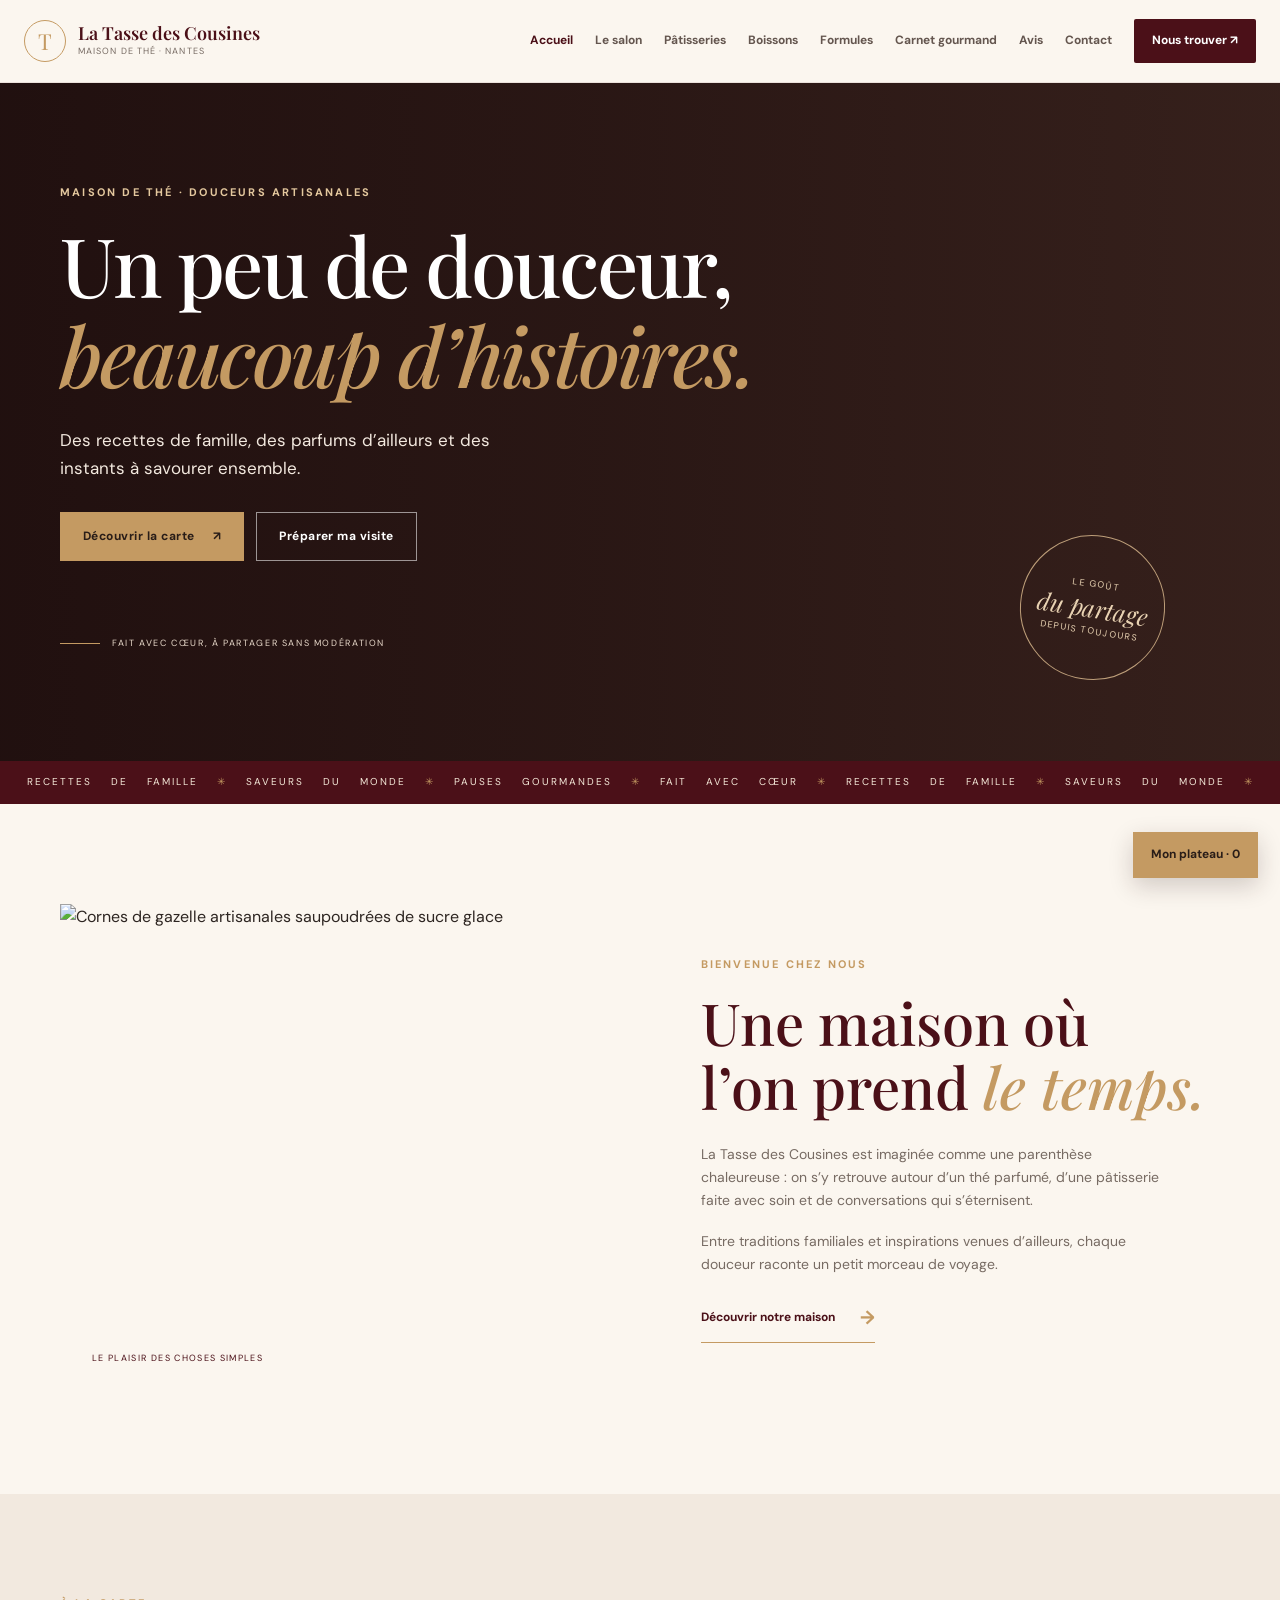
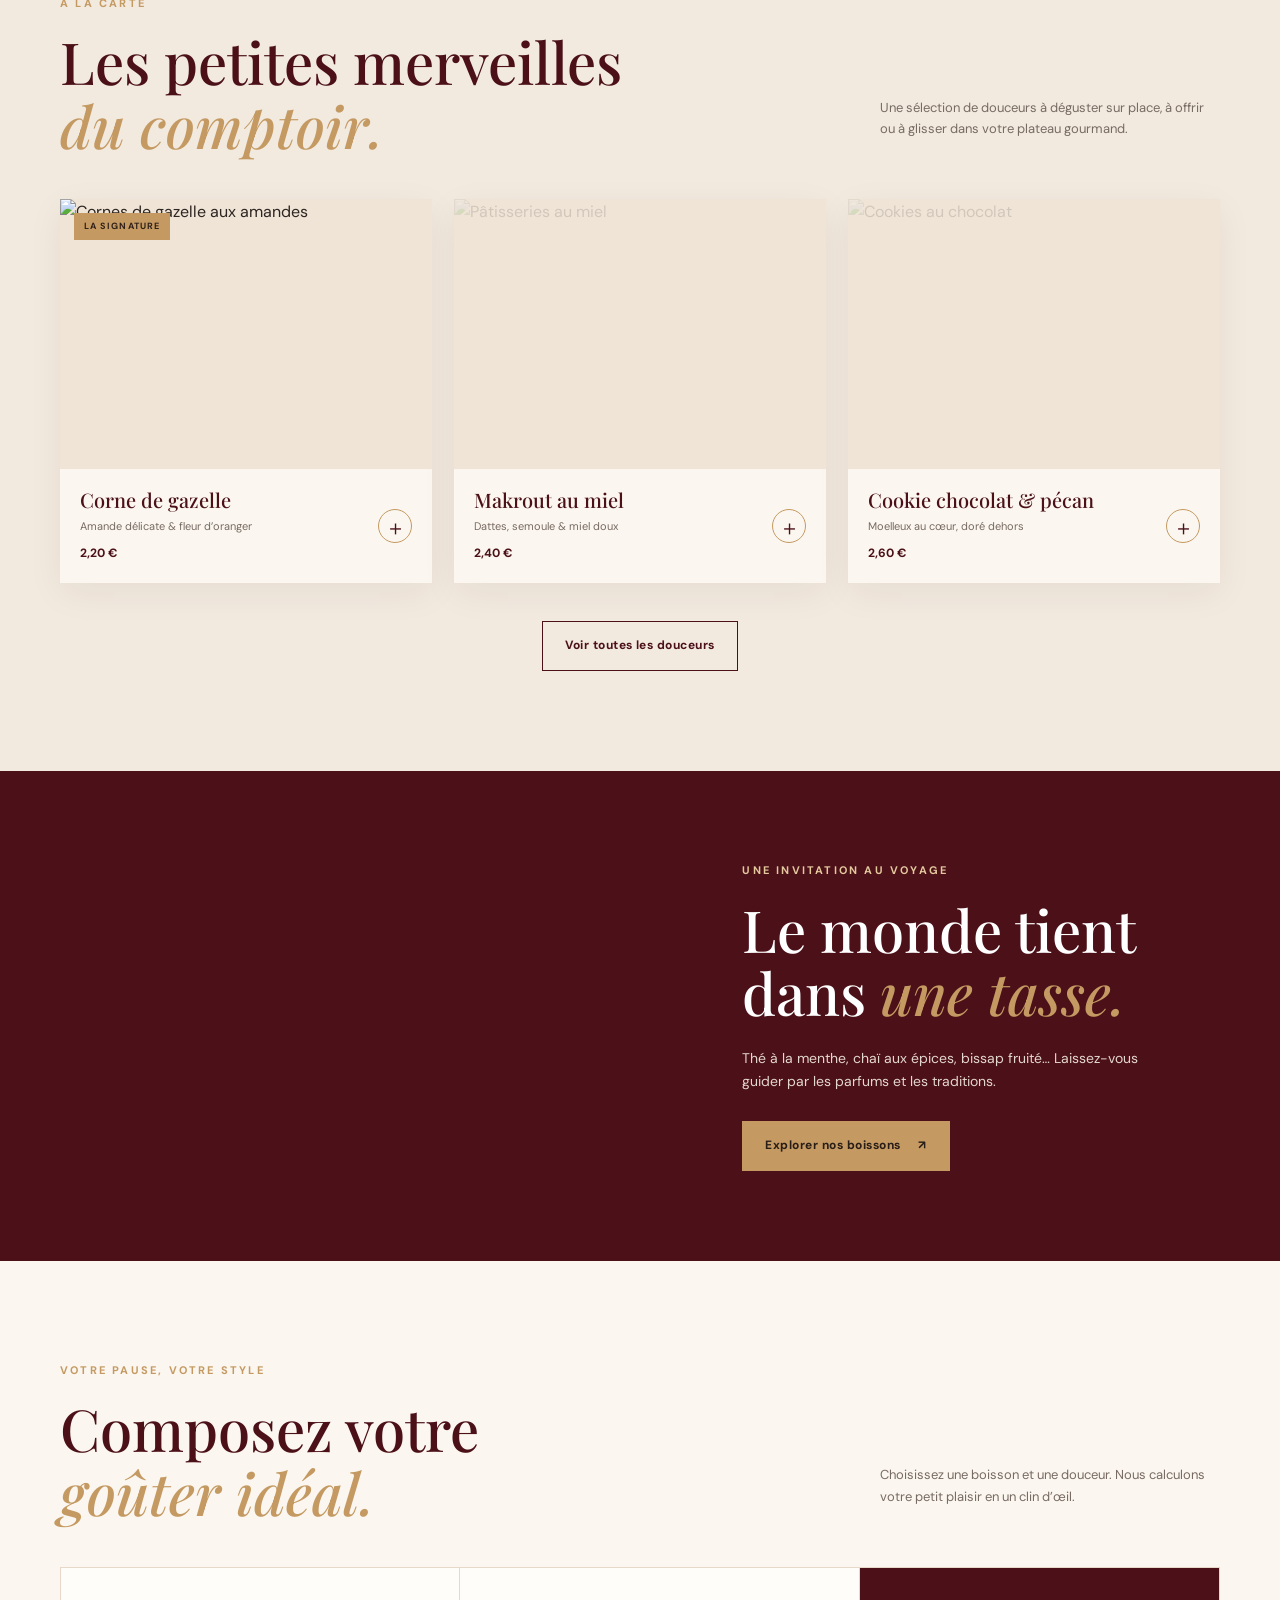
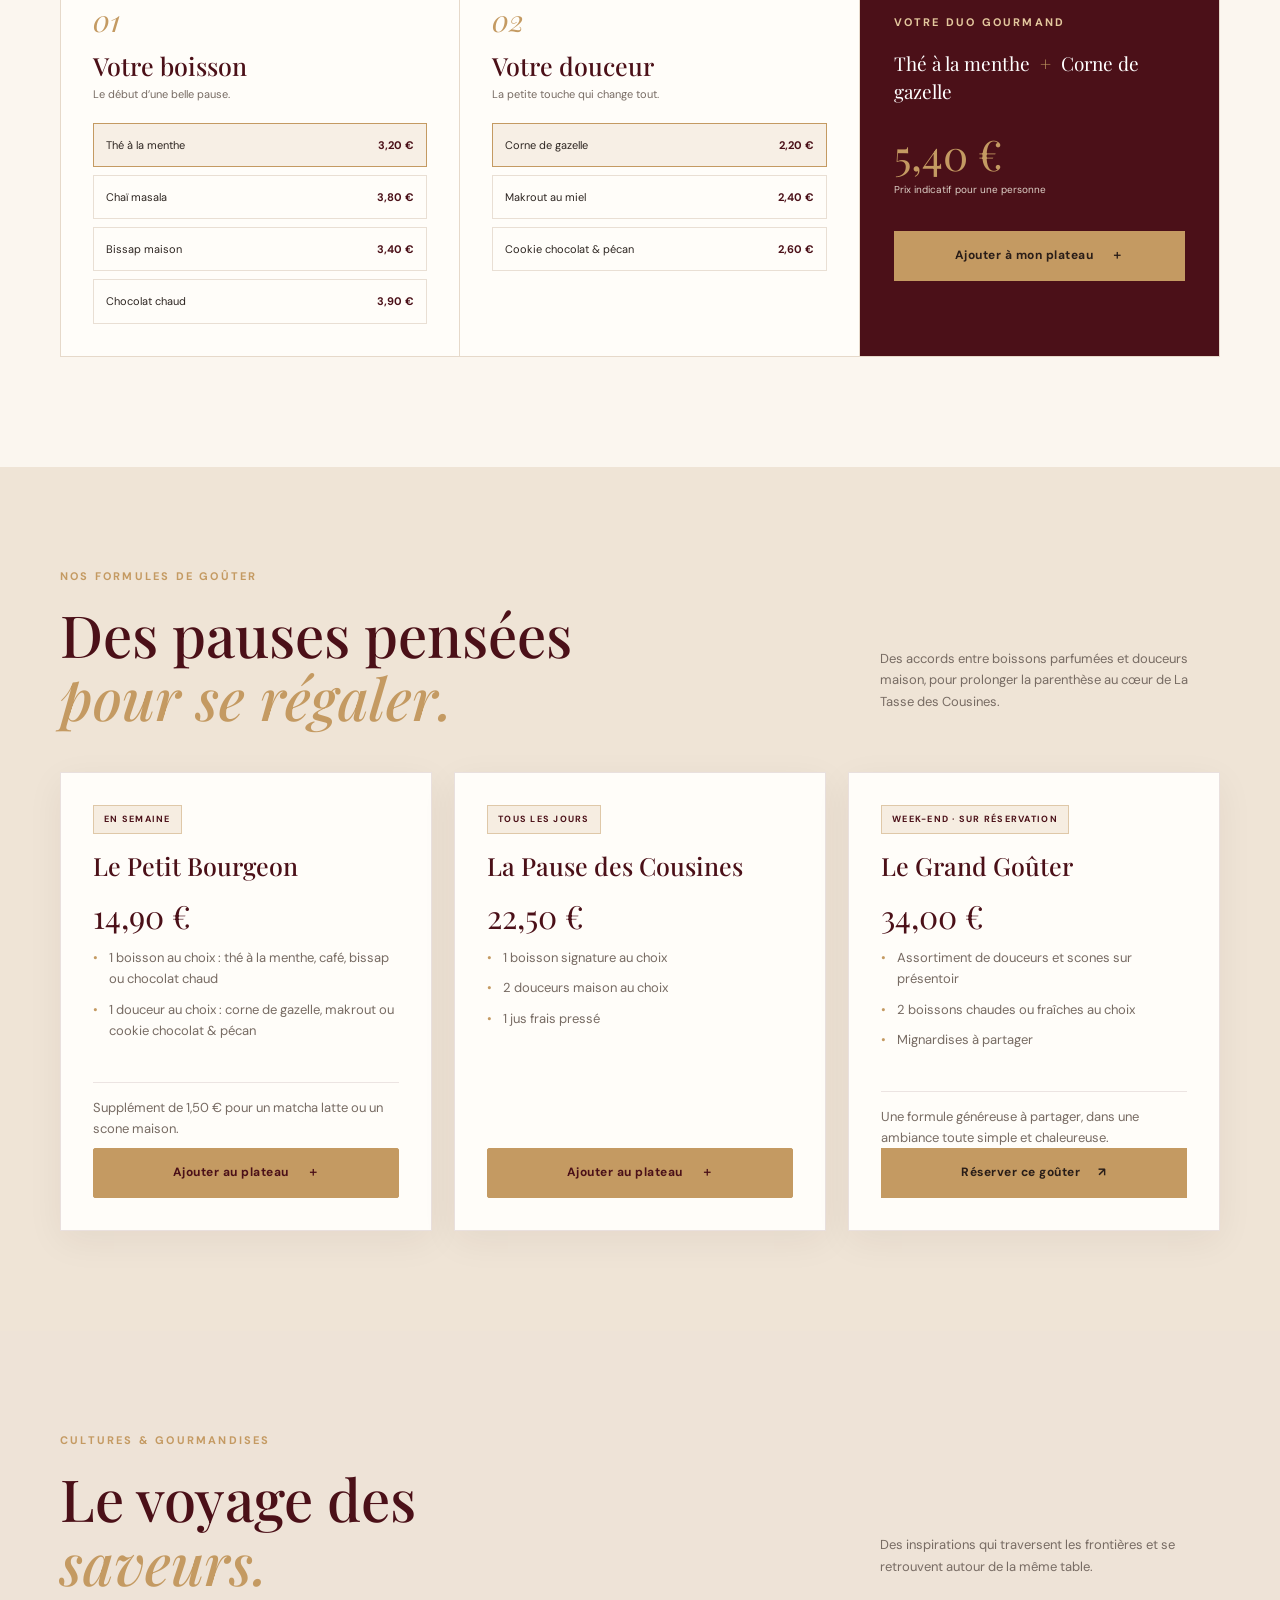
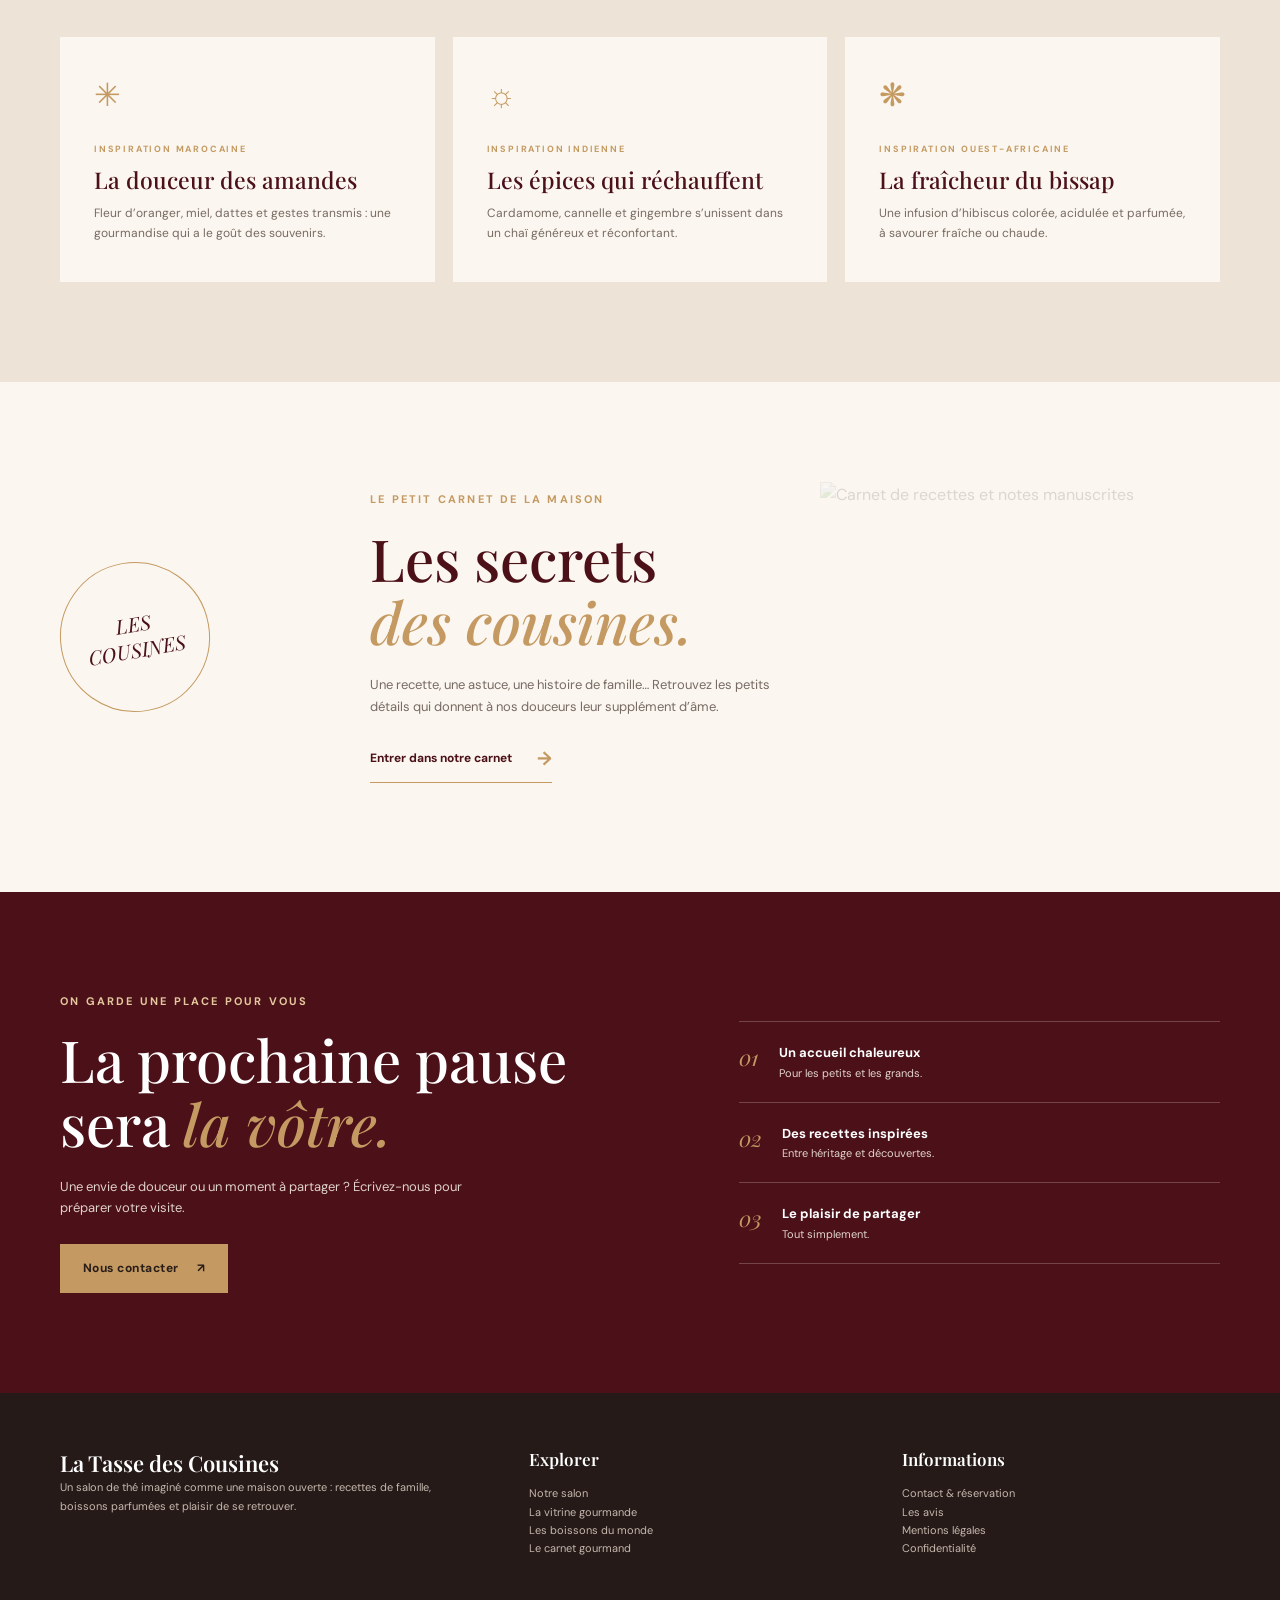
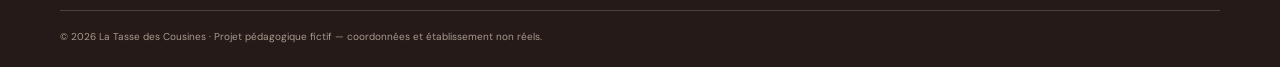
==== index.html @ f342c941 "Add files of my Project premium" ====
<!doctype html>
<html lang="fr"><head><meta charset="utf-8"><meta name="viewport" content="width=device-width, initial-scale=1">
<title>La Tasse des Cousines — Salon de thé & douceurs artisanales</title>
<meta name="description" content="Un salon de thé chaleureux où les recettes de famille rencontrent les saveurs du monde. Découvrez nos pâtisseries et composez votre goûter.">
<meta name="theme-color" content="#4b1018"><link rel="icon" href="images/favicon.svg" type="image/svg+xml"><link rel="preconnect" href="https://fonts.googleapis.com"><link rel="preconnect" href="https://fonts.gstatic.com" crossorigin>
<link href="https://fonts.googleapis.com/css2?family=DM+Sans:wght@400;500;600;700&family=Playfair+Display:ital,wght@0,500;0,600;0,700;1,500&display=swap" rel="stylesheet"><link rel="stylesheet" href="style.css"></head>
<body><div id="site-header"></div><main>
<section class="hero"><div class="hero-photo"></div><div class="hero-shade"></div><div class="wrap hero-content"><p class="eyebrow light">MAISON DE THÉ · DOUCEURS ARTISANALES</p><h1>Un peu de douceur,<br><em>beaucoup d’histoires.</em></h1><p class="hero-copy">Des recettes de famille, des parfums d’ailleurs et des instants à savourer ensemble.</p><div class="hero-actions"><a class="button button-gold" href="#carte">Découvrir la carte <span>↗</span></a><a class="button button-glass" href="contact.html">Préparer ma visite</a></div><div class="hero-note"><span class="note-line"></span> FAIT AVEC CŒUR, À PARTAGER SANS MODÉRATION</div></div><div class="hero-stamp"><span>LE GOÛT</span><b>du partage</b><span>DEPUIS TOUJOURS</span></div></section>
<div class="ticker" aria-label="Nos valeurs"><div>RECETTES DE FAMILLE <i>✳</i> SAVEURS DU MONDE <i>✳</i> PAUSES GOURMANDES <i>✳</i> FAIT AVEC CŒUR <i>✳</i> RECETTES DE FAMILLE <i>✳</i> SAVEURS DU MONDE <i>✳</i></div></div>
<section class="intro section wrap"><div class="intro-image"><img src="images/cornes-gazelle.jpg" alt="Cornes de gazelle artisanales saupoudrées de sucre glace"><span class="image-caption">LE PLAISIR DES CHOSES SIMPLES</span></div><div class="intro-copy"><p class="eyebrow">BIENVENUE CHEZ NOUS</p><h2>Une maison où<br>l’on prend <em>le temps.</em></h2><p>La Tasse des Cousines est imaginée comme une parenthèse chaleureuse : on s’y retrouve autour d’un thé parfumé, d’une pâtisserie faite avec soin et de conversations qui s’éternisent.</p><p>Entre traditions familiales et inspirations venues d’ailleurs, chaque douceur raconte un petit morceau de voyage.</p><a class="text-link" href="salon.html">Découvrir notre maison <span>→</span></a></div></section>
<section id="carte" class="section menu-section"><div class="wrap"><div class="section-heading"><div><p class="eyebrow">À LA CARTE</p><h2>Les petites merveilles<br><em>du comptoir.</em></h2></div><p>Une sélection de douceurs à déguster sur place, à offrir ou à glisser dans votre plateau gourmand.</p></div><div class="product-grid">
<article class="product-card featured-product"><div class="product-image"><img src="images/cornes-gazelle.jpg" alt="Cornes de gazelle aux amandes"><span class="product-tag">LA SIGNATURE</span></div><div class="product-info"><div><h3>Corne de gazelle</h3><p>Amande délicate & fleur d’oranger</p></div><strong>2,20 €</strong><button class="add-to-tray" data-name="Corne de gazelle" data-price="2.2" type="button" aria-label="Ajouter une corne de gazelle">＋</button></div></article>
<article class="product-card"><div class="product-image"><img src="https://images.unsplash.com/photo-1576618148400-f54bed99fcfd?auto=format&fit=crop&w=900&q=85" alt="Pâtisseries au miel" loading="lazy"></div><div class="product-info"><div><h3>Makrout au miel</h3><p>Dattes, semoule & miel doux</p></div><strong>2,40 €</strong><button class="add-to-tray" data-name="Makrout au miel" data-price="2.4" type="button" aria-label="Ajouter un makrout">＋</button></div></article>
<article class="product-card"><div class="product-image"><img src="https://images.unsplash.com/photo-1558961363-fa8fdf82db35?auto=format&fit=crop&w=900&q=85" alt="Cookies au chocolat" loading="lazy"></div><div class="product-info"><div><h3>Cookie chocolat & pécan</h3><p>Moelleux au cœur, doré dehors</p></div><strong>2,60 €</strong><button class="add-to-tray" data-name="Cookie chocolat & pécan" data-price="2.6" type="button" aria-label="Ajouter un cookie">＋</button></div></article>
</div><div class="center-action"><a class="button button-outline" href="vitrine.html">Voir toutes les douceurs</a></div></div></section>
<section class="tea-band"><div class="tea-photo"></div><div class="tea-content"><p class="eyebrow light">UNE INVITATION AU VOYAGE</p><h2>Le monde tient<br>dans <em>une tasse.</em></h2><p>Thé à la menthe, chaï aux épices, bissap fruité… Laissez-vous guider par les parfums et les traditions.</p><a class="button button-gold" href="boissons.html">Explorer nos boissons <span>↗</span></a></div></section>
<section class="section wrap builder-section" id="compose"><div class="section-heading"><div><p class="eyebrow">VOTRE PAUSE, VOTRE STYLE</p><h2>Composez votre<br><em>goûter idéal.</em></h2></div><p>Choisissez une boisson et une douceur. Nous calculons votre petit plaisir en un clin d’œil.</p></div><div class="builder"><div class="builder-step"><span class="step-number">01</span><div><h3>Votre boisson</h3><p>Le début d’une belle pause.</p></div><div class="choice-list" data-choice-group="drink"><button class="choice selected" data-name="Thé à la menthe" data-price="3.20" type="button"><span>Thé à la menthe</span><b>3,20 €</b></button><button class="choice" data-name="Chaï masala" data-price="3.80" type="button"><span>Chaï masala</span><b>3,80 €</b></button><button class="choice" data-name="Bissap maison" data-price="3.40" type="button"><span>Bissap maison</span><b>3,40 €</b></button><button class="choice" data-name="Chocolat chaud" data-price="3.90" type="button"><span>Chocolat chaud</span><b>3,90 €</b></button></div></div><div class="builder-step"><span class="step-number">02</span><div><h3>Votre douceur</h3><p>La petite touche qui change tout.</p></div><div class="choice-list" data-choice-group="sweet"><button class="choice selected" data-name="Corne de gazelle" data-price="2.20" type="button"><span>Corne de gazelle</span><b>2,20 €</b></button><button class="choice" data-name="Makrout au miel" data-price="2.40" type="button"><span>Makrout au miel</span><b>2,40 €</b></button><button class="choice" data-name="Cookie chocolat & pécan" data-price="2.60" type="button"><span>Cookie chocolat & pécan</span><b>2,60 €</b></button></div></div><aside class="builder-total"><p class="eyebrow light">VOTRE DUO GOURMAND</p><div id="duo-summary">Thé à la menthe <span>+</span> Corne de gazelle</div><div class="total-price" id="duo-price">5,40 €</div><p class="total-caption">Prix indicatif pour une personne</p><button class="button button-gold" id="add-duo" type="button">Ajouter à mon plateau <span>＋</span></button><p class="builder-feedback" id="builder-feedback" role="status" aria-live="polite"></p></aside></div></section>
<section id="formules" class="section formulas-section"><div class="wrap"><div class="section-heading"><div><p class="eyebrow">NOS FORMULES DE GOÛTER</p><h2>Des pauses pensées<br><em>pour se régaler.</em></h2></div><p>Des accords entre boissons parfumées et douceurs maison, pour prolonger la parenthèse au cœur de La Tasse des Cousines.</p></div><div class="formulas-grid">
<article class="formula-card"><span class="formula-badge">En semaine</span><h3>Le Petit Bourgeon</h3><div class="formula-price">14,90 €</div><ul class="formula-list"><li>1 boisson au choix : thé à la menthe, café, bissap ou chocolat chaud</li><li>1 douceur au choix : corne de gazelle, makrout ou cookie chocolat &amp; pécan</li></ul><p class="formula-note">Supplément de 1,50 € pour un matcha latte ou un scone maison.</p><button class="button button-gold add-to-tray" data-name="Formule Le Petit Bourgeon" data-price="14.90" type="button" aria-label="Ajouter la formule Le Petit Bourgeon">Ajouter au plateau <span>＋</span></button></article>
<article class="formula-card"><span class="formula-badge">Tous les jours</span><h3>La Pause des Cousines</h3><div class="formula-price">22,50 €</div><ul class="formula-list"><li>1 boisson signature au choix</li><li>2 douceurs maison au choix</li><li>1 jus frais pressé</li></ul><button class="button button-gold add-to-tray" data-name="Formule La Pause des Cousines" data-price="22.50" type="button" aria-label="Ajouter la formule La Pause des Cousines">Ajouter au plateau <span>＋</span></button></article>
<article class="formula-card"><span class="formula-badge">Week-end · Sur réservation</span><h3>Le Grand Goûter</h3><div class="formula-price">34,00 €</div><ul class="formula-list"><li>Assortiment de douceurs et scones sur présentoir</li><li>2 boissons chaudes ou fraîches au choix</li><li>Mignardises à partager</li></ul><p class="formula-note">Une formule généreuse à partager, dans une ambiance toute simple et chaleureuse.</p><a class="button button-gold" href="contact.html">Réserver ce goûter <span>↗</span></a></article>
</div></div></section>
<section class="journey-section section"><div class="wrap"><div class="section-heading"><div><p class="eyebrow">CULTURES & GOURMANDISES</p><h2>Le voyage des<br><em>saveurs.</em></h2></div><p>Des inspirations qui traversent les frontières et se retrouvent autour de la même table.</p></div><div class="journey-grid"><article class="journey-card"><div class="journey-icon">✳</div><p class="eyebrow">INSPIRATION MAROCAINE</p><h3>La douceur des amandes</h3><p>Fleur d’oranger, miel, dattes et gestes transmis : une gourmandise qui a le goût des souvenirs.</p></article><article class="journey-card"><div class="journey-icon">☼</div><p class="eyebrow">INSPIRATION INDIENNE</p><h3>Les épices qui réchauffent</h3><p>Cardamome, cannelle et gingembre s’unissent dans un chaï généreux et réconfortant.</p></article><article class="journey-card"><div class="journey-icon">❋</div><p class="eyebrow">INSPIRATION OUEST-AFRICAINE</p><h3>La fraîcheur du bissap</h3><p>Une infusion d’hibiscus colorée, acidulée et parfumée, à savourer fraîche ou chaude.</p></article></div></div></section>
<section class="secret-section section wrap"><div class="secret-mark">LES<br>COUSINES</div><div><p class="eyebrow">LE PETIT CARNET DE LA MAISON</p><h2>Les secrets<br><em>des cousines.</em></h2><p>Une recette, une astuce, une histoire de famille… Retrouvez les petits détails qui donnent à nos douceurs leur supplément d’âme.</p><a class="text-link" href="recettes.html">Entrer dans notre carnet <span>→</span></a></div><div class="secret-image"><img src="https://images.unsplash.com/photo-1455390582262-044cdead277a?auto=format&fit=crop&w=900&q=80" alt="Carnet de recettes et notes manuscrites" loading="lazy"></div></section>
<section class="visit-section section"><div class="wrap visit-inner"><div><p class="eyebrow light">ON GARDE UNE PLACE POUR VOUS</p><h2>La prochaine pause<br>sera <em>la vôtre.</em></h2><p>Une envie de douceur ou un moment à partager ? Écrivez-nous pour préparer votre visite.</p><a class="button button-gold" href="contact.html">Nous contacter <span>↗</span></a></div><div class="visit-details"><div><span>01</span><p><b>Un accueil chaleureux</b><br>Pour les petits et les grands.</p></div><div><span>02</span><p><b>Des recettes inspirées</b><br>Entre héritage et découvertes.</p></div><div><span>03</span><p><b>Le plaisir de partager</b><br>Tout simplement.</p></div></div></div></section>
</main><div id="site-footer"></div><div id="tray-root"></div><script src="script.js"></script></body></html>
---- style.css ----
@import url('https://fonts.googleapis.com/css2?family=DM+Sans:wght@400;500;600;700&family=Playfair+Display:ital,wght@0,500;0,600;0,700;1,500&display=swap');
:root{--wine:#4b1018;--wine2:#6c2028;--gold:#c49a62;--cream:#fbf6ef;--sand:#efe4d6;--ink:#2d2521;--muted:#776b63;--serif:'Playfair Display',Georgia,serif;--sans:'DM Sans',Arial,sans-serif}*{box-sizing:border-box}html{scroll-behavior:smooth;scroll-padding-top:90px}body{margin:0;background:var(--cream);color:var(--ink);font:16px/1.65 var(--sans)}img{display:block;max-width:100%;width:100%;height:100%;object-fit:cover}a{color:inherit;text-decoration:none}button,input,select,textarea{font:inherit}button{cursor:pointer}a:focus-visible,button:focus-visible,input:focus-visible,select:focus-visible,textarea:focus-visible{outline:3px solid var(--gold);outline-offset:3px}.wrap{width:min(1160px,calc(100% - 48px));margin-inline:auto}.section{padding:100px 0}.eyebrow{font-size:11px;letter-spacing:.2em;font-weight:700;color:var(--gold);margin:0 0 18px}.eyebrow.light{color:#e4c89e}h1,h2,h3{font-family:var(--serif);font-weight:500;line-height:1.1;margin:0}h2{font-size:clamp(36px,5vw,58px);color:var(--wine)}h2 em,h1 em{font-weight:500;color:var(--gold)}p{margin:0 0 18px;color:var(--muted)}.site-header{position:sticky;top:0;z-index:30;background:rgba(251,246,239,.96);backdrop-filter:blur(14px);border-bottom:1px solid rgba(75,16,24,.09)}.nav-shell{height:82px;display:flex;align-items:center;justify-content:space-between;gap:28px;width:min(1240px,calc(100% - 48px));margin:auto}.brand{display:flex;align-items:center;gap:12px;color:var(--wine)}.brand-mark{width:42px;height:42px;border:1px solid var(--gold);border-radius:50%;display:grid;place-items:center;font:22px var(--serif);color:var(--gold)}.brand-name{font:600 18px var(--serif);display:block;line-height:1.2}.brand-sub{display:block;font-size:9px;letter-spacing:.12em;color:var(--muted);text-transform:uppercase}.main-nav{display:flex;align-items:center;gap:22px}.main-nav a{font-size:12px;font-weight:700;color:#64564f;transition:color .2s}.main-nav a:hover,.main-nav a[aria-current=page]{color:var(--wine)}.nav-cta{background:var(--wine);color:white!important;padding:12px 18px;border-radius:2px}.menu-toggle{display:none;background:none;border:1px solid var(--sand);padding:8px 12px;color:var(--wine)}.hero{min-height:650px;position:relative;display:flex;align-items:center;background:#38221d;overflow:hidden;color:white}.hero-photo,.hero-shade{position:absolute;inset:0}.hero-photo{background:url('https://images.unsplash.com/photo-1517248135467-4c7edcad34c4?auto=format&fit=crop&w=2000&q=90') center 52%/cover}.hero-shade{background:linear-gradient(90deg,rgba(29,13,13,.86),rgba(29,13,13,.52) 48%,rgba(29,13,13,.08))}.hero-content{position:relative;padding:100px 0 110px}.hero h1{font-size:clamp(48px,7vw,82px);max-width:740px;color:#fff;letter-spacing:-.03em}.hero-copy{color:#f3e9df;max-width:470px;margin:26px 0 30px;font-size:17px}.hero-actions{display:flex;gap:12px;flex-wrap:wrap}.button{display:inline-flex;align-items:center;justify-content:center;gap:18px;padding:14px 22px;font-size:12px;letter-spacing:.04em;font-weight:700;border:1px solid transparent;transition:.2s}.button-gold{background:var(--gold);color:#291d18}.button-gold:hover{background:#d8b47e;transform:translateY(-2px)}.button-glass{border-color:rgba(255,255,255,.55);color:white}.button-glass:hover{background:white;color:var(--wine)}.button-outline{border-color:var(--wine);color:var(--wine)}.button-outline:hover{background:var(--wine);color:white}.hero-note{display:flex;align-items:center;gap:12px;font-size:9px;letter-spacing:.18em;color:#e8d9ca;margin-top:75px}.note-line{width:40px;height:1px;background:var(--gold)}.hero-stamp{position:absolute;right:9%;bottom:12%;width:145px;height:145px;border:1px solid rgba(224,190,145,.8);border-radius:50%;display:flex;flex-direction:column;align-items:center;justify-content:center;color:#e8d2b2;transform:rotate(9deg);font-size:9px;letter-spacing:.16em}.hero-stamp b{font:italic 24px var(--serif);letter-spacing:0}.ticker{background:var(--wine);color:#f4e8d8;overflow:hidden;white-space:nowrap;padding:13px 0;font-size:10px;letter-spacing:.2em}.ticker div{word-spacing:14px;text-align:center}.ticker i{color:var(--gold);font-style:normal}.intro{display:grid;grid-template-columns:1.02fr .98fr;gap:100px;align-items:center}.intro-image{height:490px;position:relative}.intro-image img{object-position:center}.image-caption{position:absolute;bottom:18px;left:18px;background:var(--cream);color:var(--wine);padding:10px 14px;font-size:9px;letter-spacing:.15em}.intro-copy h2{margin-bottom:24px}.intro-copy>p:not(.eyebrow){max-width:470px;font-size:14px}.text-link{display:inline-flex;gap:25px;align-items:center;color:var(--wine);font-size:12px;font-weight:700;border-bottom:1px solid var(--gold);padding:8px 0}.text-link span{color:var(--gold);font-size:19px}.menu-section{background:#f2e9df}.section-heading{display:flex;align-items:end;justify-content:space-between;gap:40px;margin-bottom:42px}.section-heading>p{max-width:340px;font-size:13px}.product-grid{display:grid;grid-template-columns:repeat(3,1fr);gap:22px}.product-card{background:var(--cream);box-shadow:0 10px 35px rgba(57,31,24,.06)}.product-image{height:270px;position:relative;overflow:hidden;background:var(--sand)}.product-image img{transition:transform .6s}.product-card:hover .product-image img{transform:scale(1.05)}.product-tag{position:absolute;left:14px;top:14px;background:var(--gold);color:#302019;padding:6px 10px;font-size:9px;letter-spacing:.12em;font-weight:700}.product-info{padding:20px;display:grid;grid-template-columns:1fr auto;gap:8px;align-items:center}.product-info h3{font-size:20px;color:var(--wine)}.product-info p{font-size:11px;margin:6px 0 0}.product-info strong{font-size:12px;color:var(--wine)}.add-to-tray{grid-column:2;grid-row:1/3;width:34px;height:34px;border-radius:50%;border:1px solid var(--gold);background:transparent;color:var(--wine);font-size:21px}.add-to-tray:hover{background:var(--wine);color:white;border-color:var(--wine)}.center-action{text-align:center;margin-top:38px}.tea-band{min-height:490px;display:grid;grid-template-columns:1fr 1fr;background:var(--wine);color:white}.tea-photo{background:url('https://images.unsplash.com/photo-1544787219-7f47ccb76574?auto=format&fit=crop&w=1200&q=85') center/cover;min-height:430px}.tea-content{padding:85px clamp(35px,8vw,120px);align-self:center}.tea-content h2{color:white;margin-bottom:22px}.tea-content>p:not(.eyebrow){color:#e4d7cd;max-width:400px;margin-bottom:28px;font-size:14px}.builder-section{padding-bottom:110px}.builder{display:grid;grid-template-columns:1fr 1fr .9fr;border:1px solid #e6d9ca;background:#fffdf9}.builder-step{padding:32px;border-right:1px solid #e6d9ca}.step-number{color:var(--gold);font:italic 30px var(--serif)}.builder-step h3{font-size:25px;color:var(--wine);margin:12px 0 5px}.builder-step>div p{font-size:11px}.choice-list{display:grid;gap:8px;margin-top:20px}.choice{display:flex;justify-content:space-between;gap:10px;text-align:left;padding:12px;border:1px solid #e9dfd4;background:transparent;color:var(--ink);font-size:11px}.choice b{color:var(--wine)}.choice.selected{border-color:var(--gold);background:#f7efe5}.builder-total{background:var(--wine);padding:34px;color:white;display:flex;flex-direction:column;justify-content:center}.builder-total #duo-summary{font:19px/1.5 var(--serif);color:white}.builder-total #duo-summary span{color:var(--gold);padding:0 5px}.total-price{font:42px var(--serif);color:var(--gold);margin-top:20px}.total-caption{font-size:10px;color:#ddcfc6}.builder-total .button{margin-top:15px}.builder-feedback{font-size:11px;color:#f0d6ae;margin:10px 0 0;min-height:20px}.journey-section{background:#eee3d7}.journey-grid{display:grid;grid-template-columns:repeat(3,1fr);gap:18px}.journey-card{background:var(--cream);padding:34px;min-height:245px}.journey-icon{font:32px var(--serif);color:var(--gold);margin-bottom:28px}.journey-card h3{font-size:23px;color:var(--wine);margin-bottom:12px}.journey-card p:last-child{font-size:12px;margin:0}.journey-card .eyebrow{font-size:9px;margin-bottom:10px}.secret-section{display:grid;grid-template-columns:.65fr 1fr 1fr;gap:50px;align-items:center}.secret-mark{border:1px solid var(--gold);border-radius:50%;width:150px;height:150px;display:grid;place-content:center;text-align:center;color:var(--wine);font:italic 20px/1.3 var(--serif);transform:rotate(-10deg)}.secret-section h2{margin-bottom:20px}.secret-section p:not(.eyebrow){font-size:13px}.secret-image{height:310px}.visit-section{background:var(--wine);color:white}.visit-inner{display:grid;grid-template-columns:1.1fr .9fr;gap:90px;align-items:center}.visit-inner h2{color:white;margin-bottom:20px}.visit-inner>div:first-child>p:not(.eyebrow){color:#e0d2c9;max-width:420px;font-size:13px;margin-bottom:25px}.visit-details{border-top:1px solid rgba(255,255,255,.22)}.visit-details>div{display:flex;gap:20px;padding:20px 0;border-bottom:1px solid rgba(255,255,255,.22)}.visit-details span{color:var(--gold);font:italic 22px var(--serif)}.visit-details p{color:#e2d5cb;font-size:11px;margin:0}.visit-details b{font-size:13px;color:white}.site-footer{background:#251a18;color:#eee4da;padding:55px 0 22px}.footer-grid{display:grid;grid-template-columns:1.3fr 1fr 1fr;gap:55px}.site-footer p,.site-footer a{font-size:11px;color:#c6b8ad}.site-footer h3{font:600 17px var(--serif);color:#fff;margin-bottom:14px}.footer-brand{font:600 22px var(--serif);color:#fff}.footer-bottom{border-top:1px solid #51413b;margin-top:35px;padding-top:18px;font-size:10px;color:#a9998e}.tray-fab{position:fixed;right:22px;bottom:22px;z-index:50;background:var(--gold);color:#291d18;border:0;padding:13px 18px;box-shadow:0 8px 24px #2d1a1a33;font-size:12px;font-weight:700}.tray-panel{position:fixed;right:22px;bottom:78px;z-index:51;width:min(360px,calc(100vw - 32px));background:#fffdf9;box-shadow:0 12px 45px #24131030;border:1px solid #e5d8ca;padding:20px}.tray-panel h3{color:var(--wine);font-size:23px}.tray-row{display:flex;justify-content:space-between;gap:10px;padding:9px 0;border-bottom:1px solid #eee4da;font-size:12px}.tray-row button{border:0;background:none;color:var(--wine)}.tray-total{display:flex;justify-content:space-between;padding:16px 0;color:var(--wine);font-weight:700}.legacy-page main{padding-top:20px}.legacy-page .card{border-radius:3px}.legacy-page .btn{border-radius:2px;background:var(--wine)}.legacy-page h1,.legacy-page h2,.legacy-page h3{font-family:var(--serif);color:var(--wine)}.legacy-page .bg-surf{background:var(--cream)}.legacy-page .text-primary{color:var(--wine)}.legacy-page .text-sec{color:#9a774a}.legacy-page .bg-s2{background:#f2e9df}.legacy-page .btn:hover{background:#6c2028}.legacy-page .inp{border-radius:2px;padding:12px;border:1px solid #ddcbbb;background:white}.legacy-page #site-header{min-height:82px}.legacy-page .reveal{opacity:1;transform:none}
@media(max-width:900px){.main-nav{gap:12px}.main-nav a{font-size:11px}.intro{gap:45px}.builder{grid-template-columns:1fr 1fr}.builder-total{grid-column:1/-1}.builder-step:nth-child(2){border-right:0}.secret-section{grid-template-columns:.5fr 1fr;gap:28px}.secret-image{grid-column:2;height:230px}.hero-stamp{right:5%;bottom:7%}}
@media(max-width:680px){.wrap{width:min(100% - 34px,560px)}.nav-shell{width:calc(100% - 32px);height:72px}.main-nav{display:none;position:absolute;top:72px;left:0;right:0;background:var(--cream);padding:20px 24px 25px;box-shadow:0 12px 20px #24131018;flex-direction:column;align-items:flex-start}.main-nav.open{display:flex}.main-nav a{font-size:13px}.menu-toggle{display:block}.nav-cta{display:none}.hero{min-height:620px}.hero-content{padding:80px 0}.hero h1{font-size:50px}.hero-copy{font-size:14px}.hero-stamp{width:105px;height:105px;right:18px;bottom:20px;font-size:7px}.hero-stamp b{font-size:17px}.hero-note{margin-top:50px;font-size:7px}.ticker div{text-align:left;padding-left:20px}.section{padding:72px 0}.intro{grid-template-columns:1fr;gap:35px}.intro-image{height:330px}.section-heading{display:block}.section-heading>p{margin-top:20px}.product-grid,.journey-grid{grid-template-columns:1fr}.product-image{height:250px}.tea-band{grid-template-columns:1fr}.tea-photo{min-height:270px}.tea-content{padding:55px 25px}.builder{grid-template-columns:1fr}.builder-step{border-right:0;border-bottom:1px solid #e6d9ca;padding:25px}.builder-total{grid-column:auto;padding:28px}.secret-section{grid-template-columns:1fr;gap:25px}.secret-mark{width:105px;height:105px;font-size:15px}.secret-image{grid-column:auto;height:250px}.visit-inner{grid-template-columns:1fr;gap:35px}.footer-grid{grid-template-columns:1fr;gap:28px}.site-footer{padding-top:42px}.tray-fab{right:12px;bottom:12px}.tray-panel{right:12px;bottom:68px}}
/* Formules de goûter */
.formulas-section{padding:100px 0;background:var(--sand)}
.formulas-grid{display:grid;grid-template-columns:repeat(3,minmax(0,1fr));gap:22px}
.formula-card{position:relative;display:flex;flex-direction:column;min-width:0;padding:32px;background:#fffdf9;border:1px solid rgba(75,16,24,.12);box-shadow:0 10px 35px rgba(57,31,24,.06)}
.formula-badge{align-self:flex-start;margin-bottom:18px;color:var(--wine);background:rgba(196,154,98,.16);border:1px solid rgba(196,154,98,.45);padding:6px 10px;font-size:9px;font-weight:700;letter-spacing:.14em;text-transform:uppercase}
.formula-card h3{font-size:25px;color:var(--wine)}
.formula-card p{font-size:13px}
.formula-price{margin:18px 0 14px;font:32px/1.1 var(--serif);color:var(--wine)}
.formula-list{display:grid;gap:9px;margin:0 0 18px;padding:0;list-style:none;font-size:13px;color:var(--muted)}
.formula-list li{position:relative;padding-left:16px}
.formula-list li::before{content:"•";position:absolute;left:0;color:var(--gold)}
.formula-note{margin:22px 0 0;padding-top:14px;border-top:1px solid rgba(75,16,24,.10);font-size:11px;color:var(--muted)}
.formula-card .add-to-tray{width:100%;height:auto;margin-top:auto;border-radius:2px;background:var(--gold);font-size:12px;grid-column:auto;grid-row:auto}
.formula-card .add-to-tray:hover{background:#d8b47e}
.formula-card>a.button{margin-top:auto}
@media(max-width:900px){.formulas-grid{grid-template-columns:repeat(2,minmax(0,1fr))}}
@media(max-width:680px){.formulas-section{padding:72px 0}.formulas-grid{grid-template-columns:1fr}.formula-card{padding:25px}}
@media(prefers-reduced-motion:reduce){html{scroll-behavior:auto}*,*::before,*::after{transition:none!important;animation:none!important}}
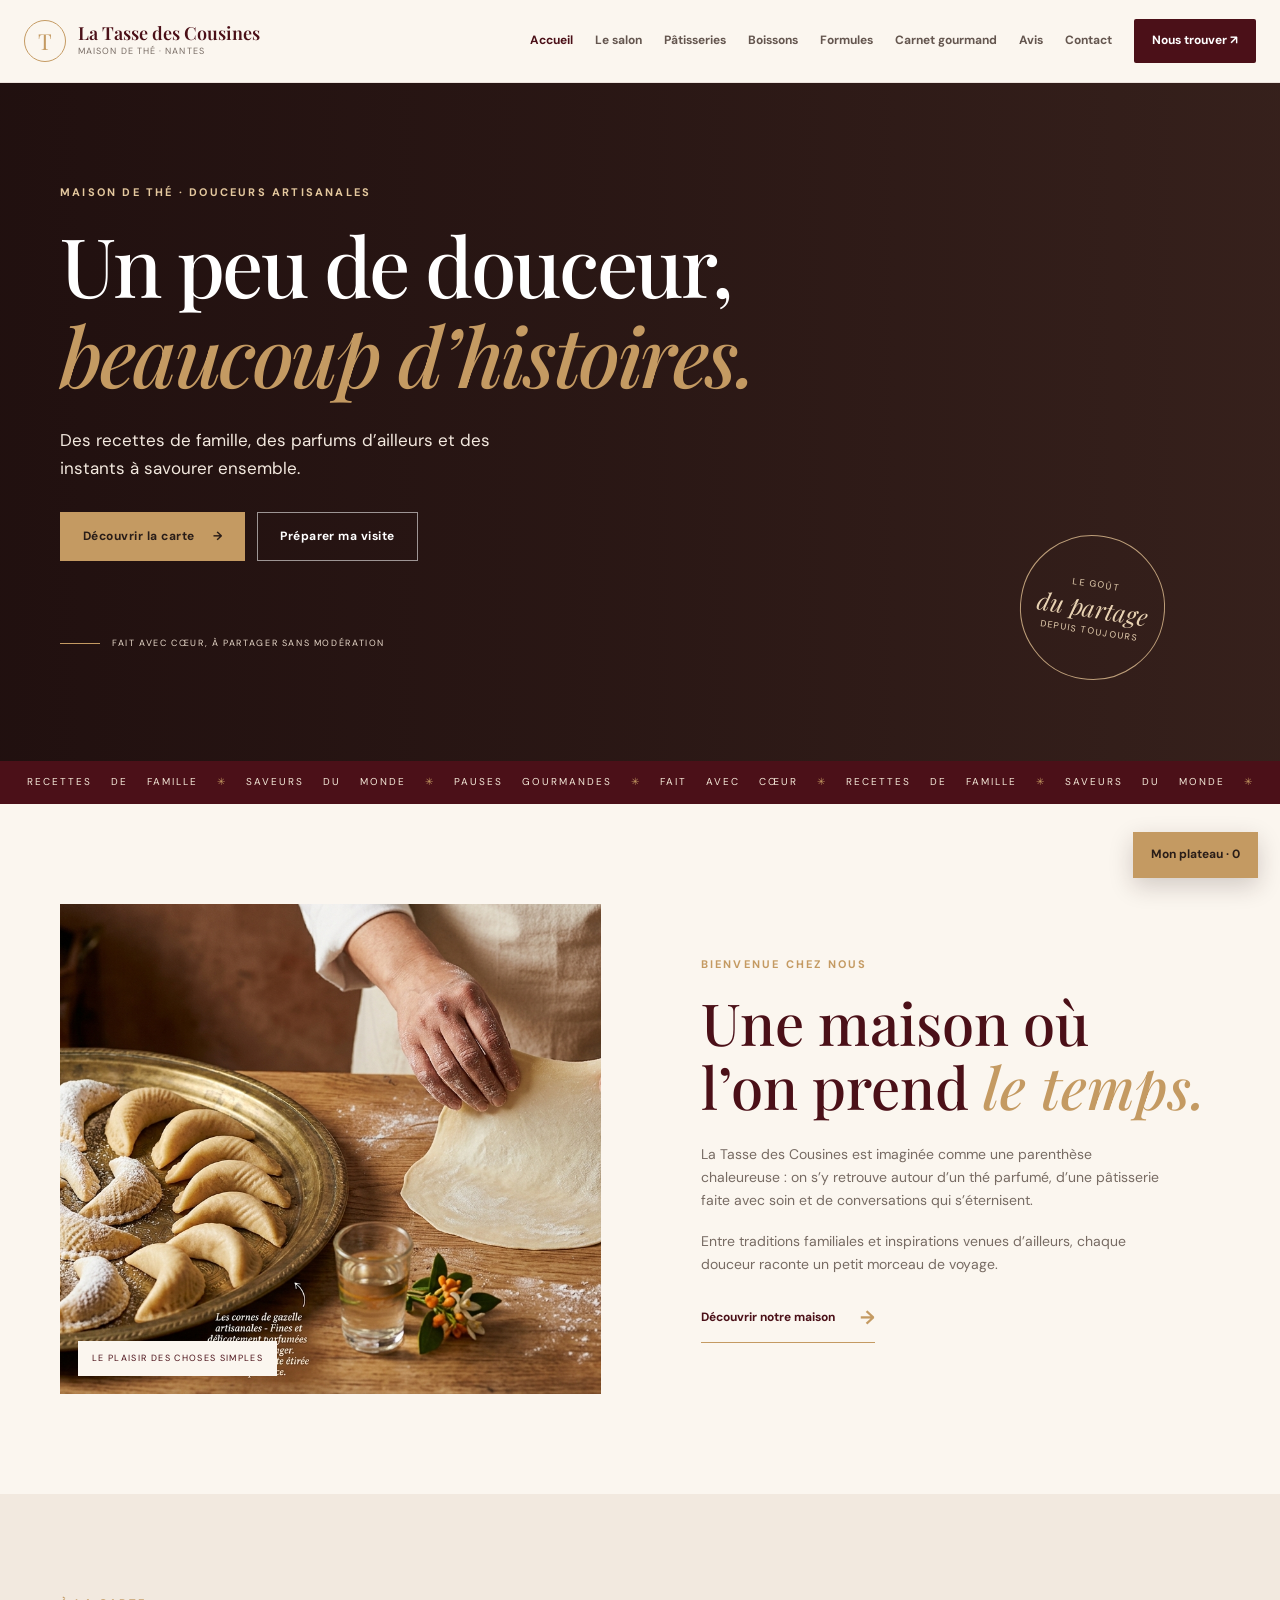
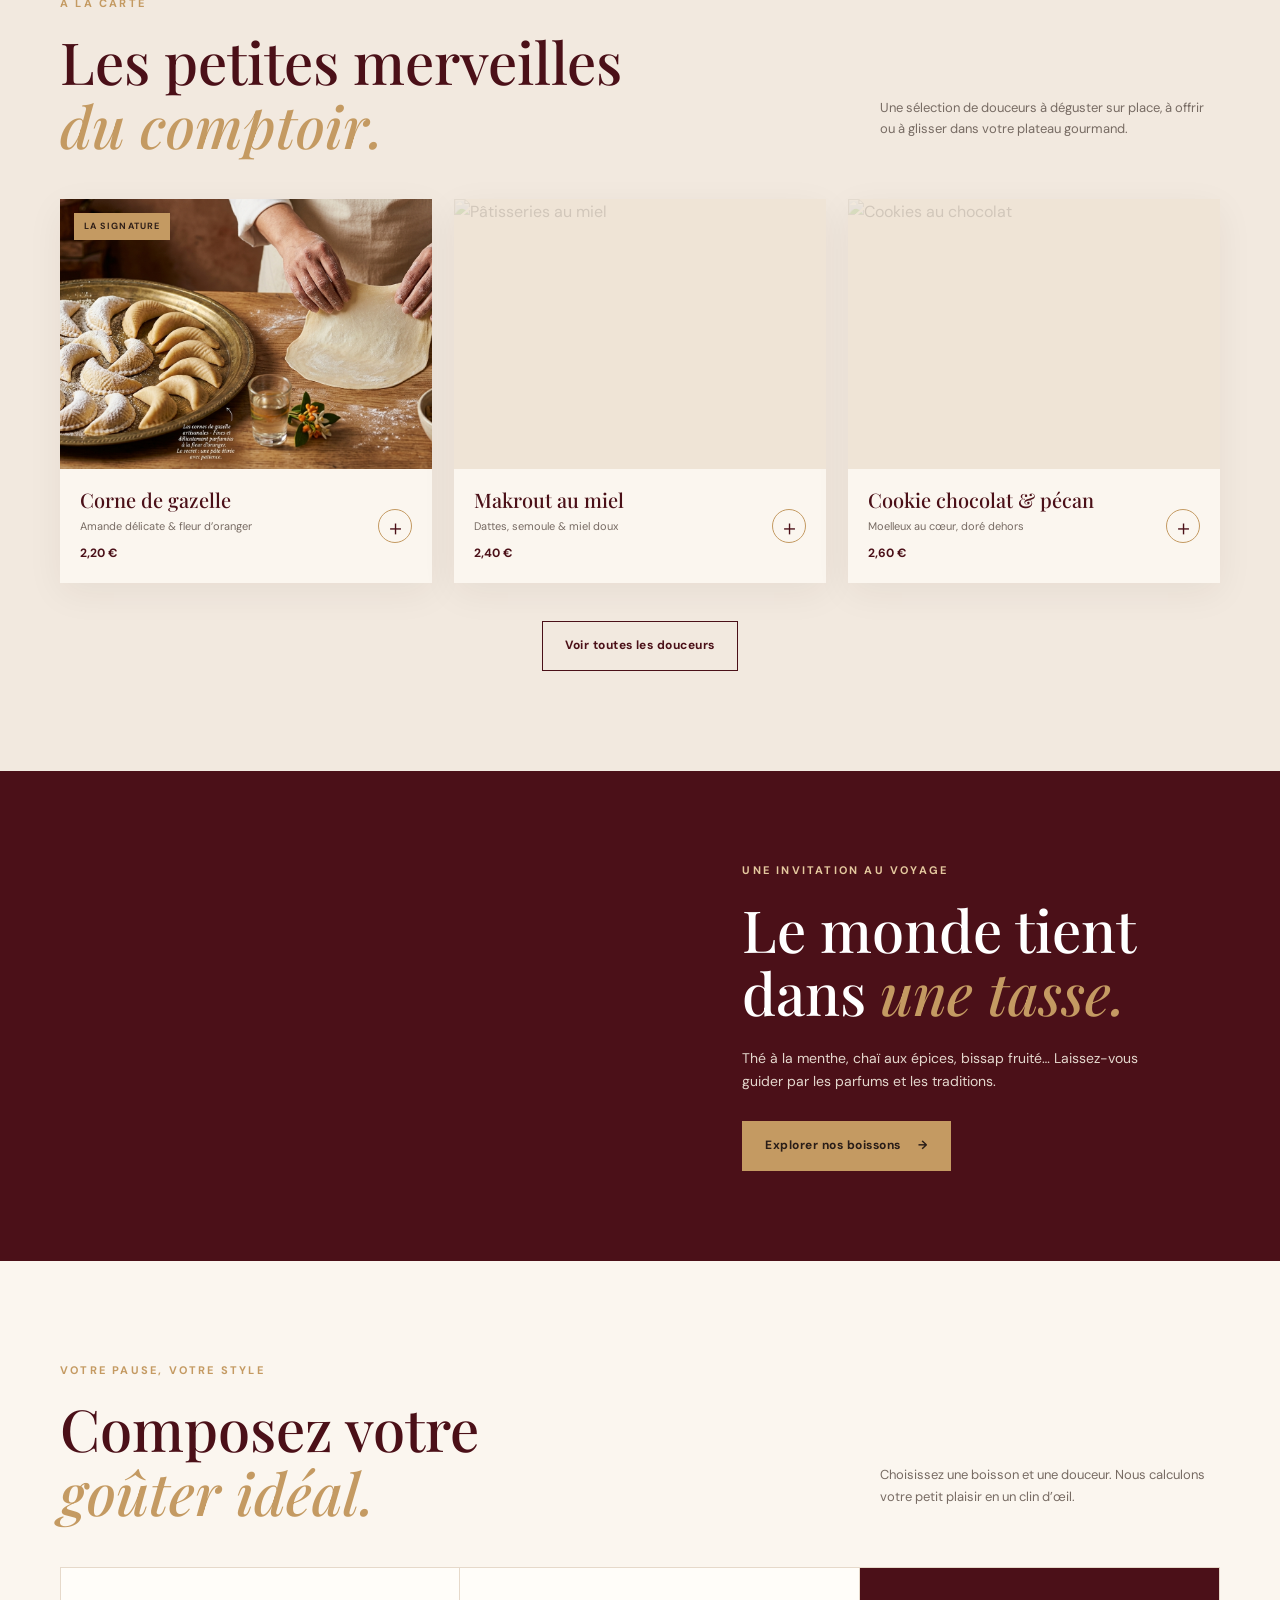
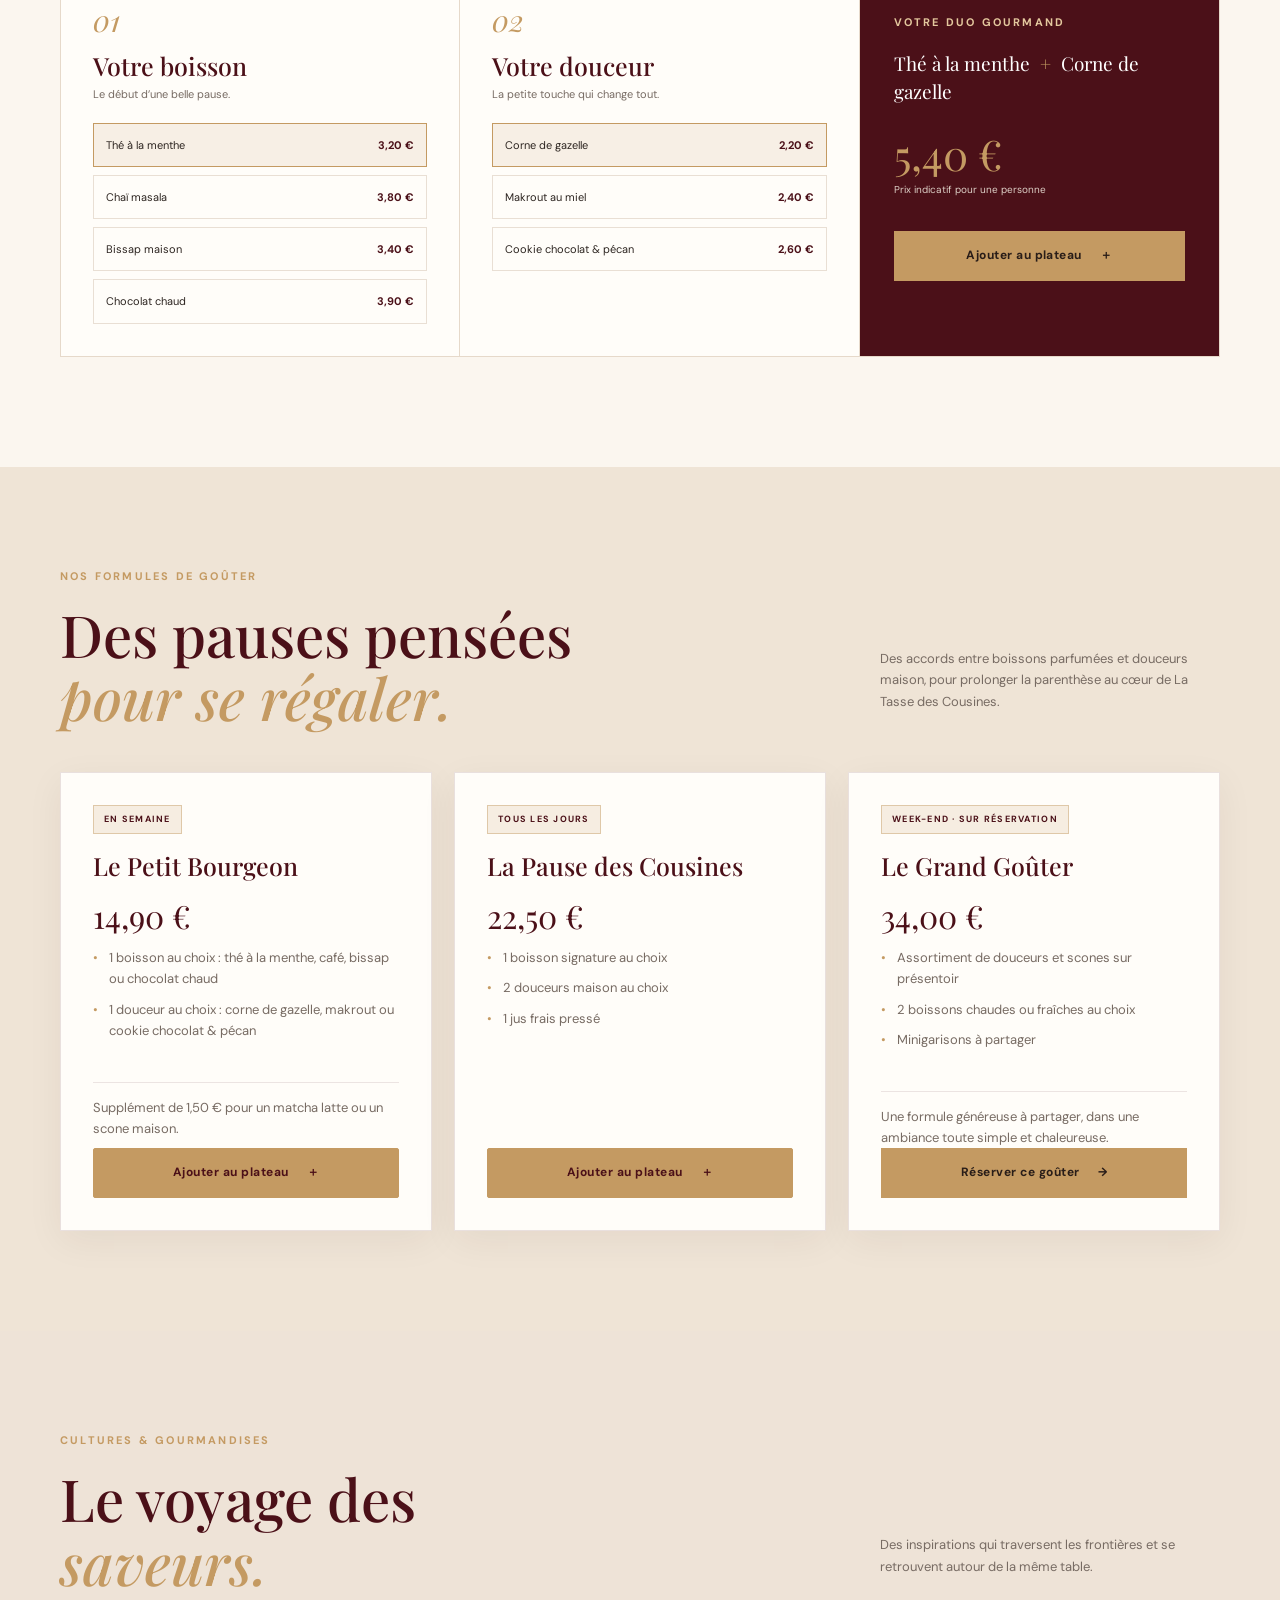
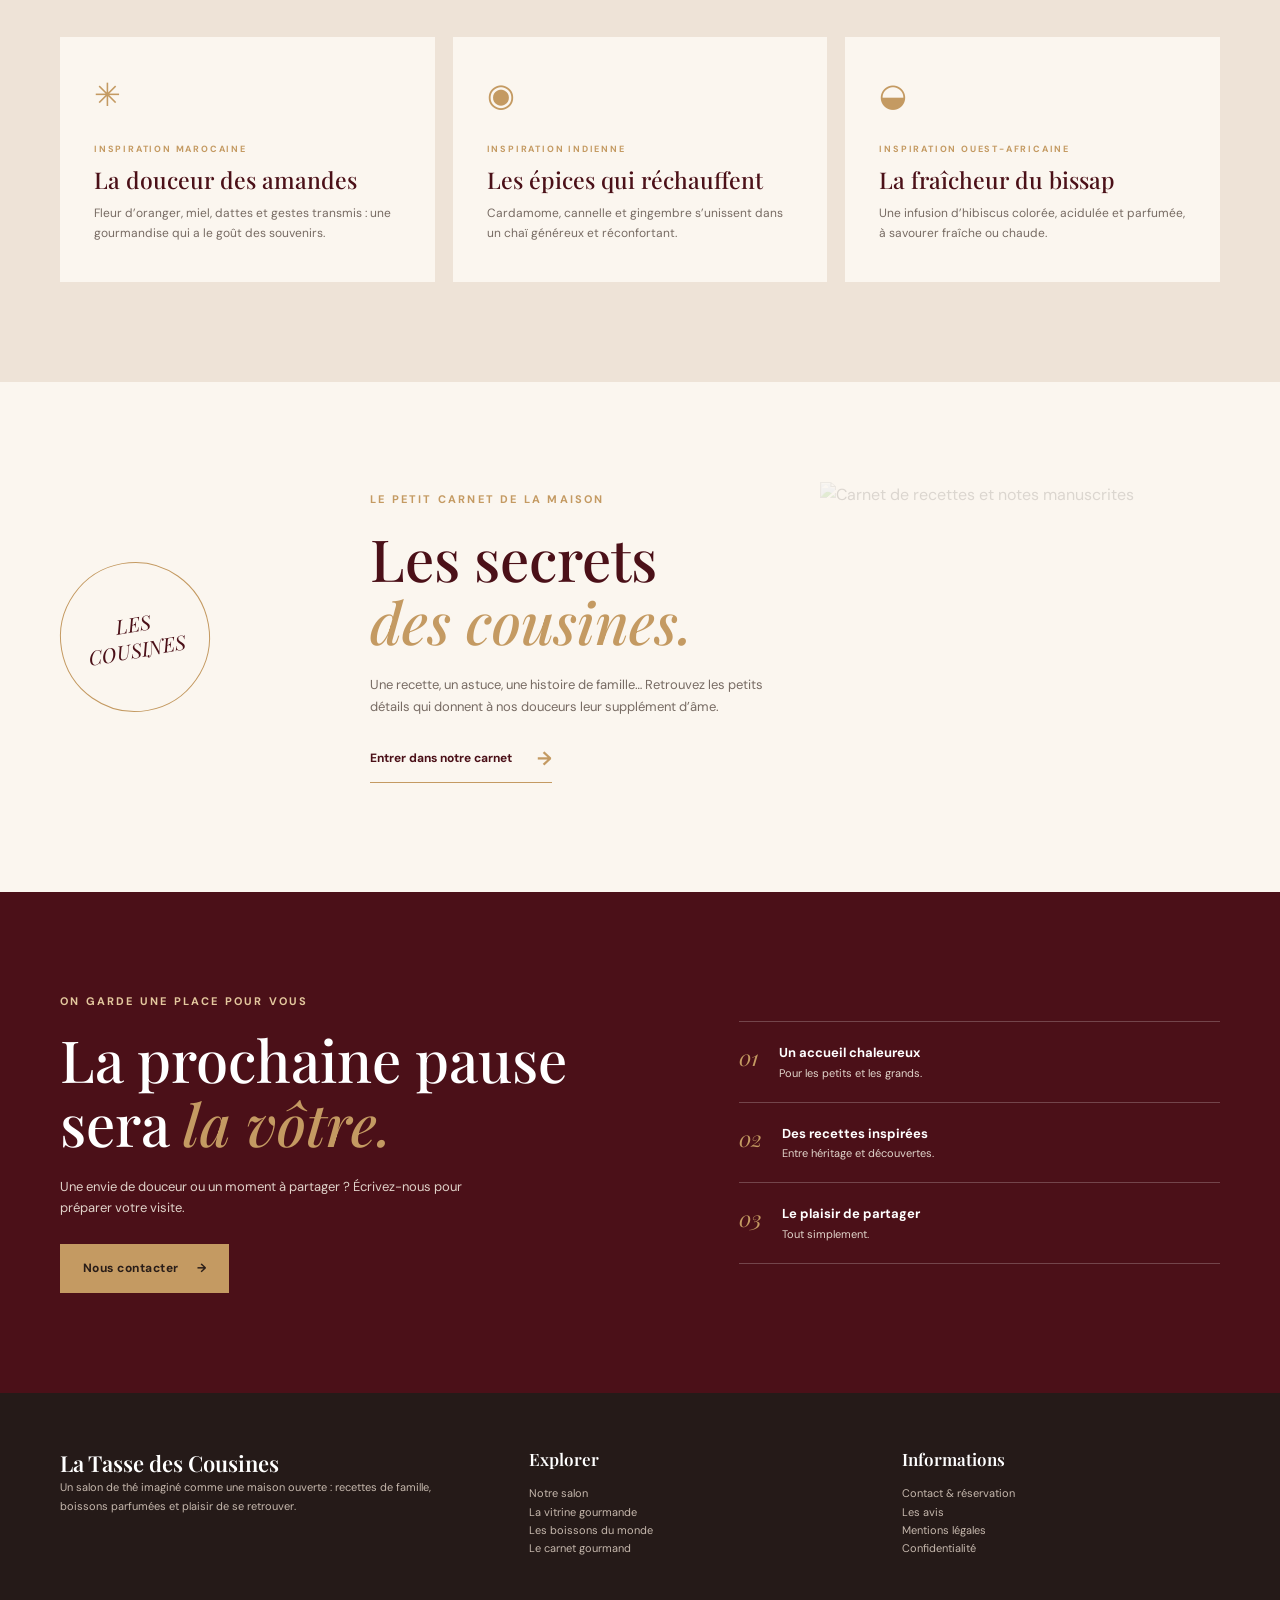
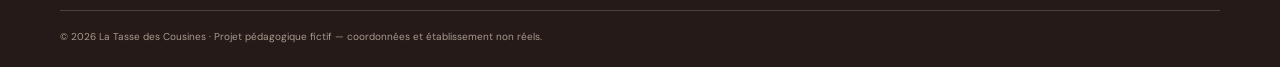
==== commit e7e0955f: "Corriger les chemins des images locales des cornes de gazelle et du favicon" ====
--- a/index.html
+++ b/index.html
@@ -1,26 +1,24 @@
 <!doctype html>
 <html lang="fr"><head><meta charset="utf-8"><meta name="viewport" content="width=device-width, initial-scale=1">
 <title>La Tasse des Cousines — Salon de thé & douceurs artisanales</title>
-<meta name="description" content="Un salon de thé chaleureux où les recettes de famille rencontrent les saveurs du monde. Découvrez nos pâtisseries et composez votre goûter.">
-<meta name="theme-color" content="#4b1018"><link rel="icon" href="images/favicon.svg" type="image/svg+xml"><link rel="preconnect" href="https://fonts.googleapis.com"><link rel="preconnect" href="https://fonts.gstatic.com" crossorigin>
-<link href="https://fonts.googleapis.com/css2?family=DM+Sans:wght@400;500;600;700&family=Playfair+Display:ital,wght@0,500;0,600;0,700;1,500&display=swap" rel="stylesheet"><link rel="stylesheet" href="style.css"></head>
+<meta name="description" content="Un salon de thé chaleureux où les recettes de famille rencontrent les saveurs du monde. Découvrez nos pâtisseries et composez votre goûter."><meta name="theme-color" content="#4b1018"><link rel="icon" href="favicon.svg" type="image/svg+xml"><link rel="preconnect" href="https://fonts.googleapis.com"><link rel="preconnect" href="https://fonts.gstatic.com" crossorigin><link href="https://fonts.googleapis.com/css2?family=DM+Sans:wght@400;500;600;700&family=Playfair+Display:ital,wght@0,500;0,600;0,700;1,500&display=swap" rel="stylesheet"><link rel="stylesheet" href="style.css"></head>
 <body><div id="site-header"></div><main>
-<section class="hero"><div class="hero-photo"></div><div class="hero-shade"></div><div class="wrap hero-content"><p class="eyebrow light">MAISON DE THÉ · DOUCEURS ARTISANALES</p><h1>Un peu de douceur,<br><em>beaucoup d’histoires.</em></h1><p class="hero-copy">Des recettes de famille, des parfums d’ailleurs et des instants à savourer ensemble.</p><div class="hero-actions"><a class="button button-gold" href="#carte">Découvrir la carte <span>↗</span></a><a class="button button-glass" href="contact.html">Préparer ma visite</a></div><div class="hero-note"><span class="note-line"></span> FAIT AVEC CŒUR, À PARTAGER SANS MODÉRATION</div></div><div class="hero-stamp"><span>LE GOÛT</span><b>du partage</b><span>DEPUIS TOUJOURS</span></div></section>
+<section class="hero"><div class="hero-photo"></div><div class="hero-shade"></div><div class="wrap hero-content"><p class="eyebrow light">MAISON DE THÉ · DOUCEURS ARTISANALES</p><h1>Un peu de douceur,<br><em>beaucoup d’histoires.</em></h1><p class="hero-copy">Des recettes de famille, des parfums d’ailleurs et des instants à savourer ensemble.</p><div class="hero-actions"><a class="button button-gold" href="#carte">Découvrir la carte <span>→</span></a><a class="button button-glass" href="contact.html">Préparer ma visite</a></div><div class="hero-note"><span class="note-line"></span> FAIT AVEC CŒUR, À PARTAGER SANS MODÉRATION</div></div><div class="hero-stamp"><span>LE GOÛT</span><b>du partage</b><span>DEPUIS TOUJOURS</span></div></section>
 <div class="ticker" aria-label="Nos valeurs"><div>RECETTES DE FAMILLE <i>✳</i> SAVEURS DU MONDE <i>✳</i> PAUSES GOURMANDES <i>✳</i> FAIT AVEC CŒUR <i>✳</i> RECETTES DE FAMILLE <i>✳</i> SAVEURS DU MONDE <i>✳</i></div></div>
-<section class="intro section wrap"><div class="intro-image"><img src="images/cornes-gazelle.jpg" alt="Cornes de gazelle artisanales saupoudrées de sucre glace"><span class="image-caption">LE PLAISIR DES CHOSES SIMPLES</span></div><div class="intro-copy"><p class="eyebrow">BIENVENUE CHEZ NOUS</p><h2>Une maison où<br>l’on prend <em>le temps.</em></h2><p>La Tasse des Cousines est imaginée comme une parenthèse chaleureuse : on s’y retrouve autour d’un thé parfumé, d’une pâtisserie faite avec soin et de conversations qui s’éternisent.</p><p>Entre traditions familiales et inspirations venues d’ailleurs, chaque douceur raconte un petit morceau de voyage.</p><a class="text-link" href="salon.html">Découvrir notre maison <span>→</span></a></div></section>
+<section class="intro section wrap"><div class="intro-image"><img src="cornes-gazelle.jpg" alt="Cornes de gazelle artisanales saupoudrées de sucre glace"><span class="image-caption">LE PLAISIR DES CHOSES SIMPLES</span></div><div class="intro-copy"><p class="eyebrow">BIENVENUE CHEZ NOUS</p><h2>Une maison où<br>l’on prend <em>le temps.</em></h2><p>La Tasse des Cousines est imaginée comme une parenthèse chaleureuse : on s’y retrouve autour d’un thé parfumé, d’une pâtisserie faite avec soin et de conversations qui s’éternisent.</p><p>Entre traditions familiales et inspirations venues d’ailleurs, chaque douceur raconte un petit morceau de voyage.</p><a class="text-link" href="salon.html">Découvrir notre maison <span>→</span></a></div></section>
 <section id="carte" class="section menu-section"><div class="wrap"><div class="section-heading"><div><p class="eyebrow">À LA CARTE</p><h2>Les petites merveilles<br><em>du comptoir.</em></h2></div><p>Une sélection de douceurs à déguster sur place, à offrir ou à glisser dans votre plateau gourmand.</p></div><div class="product-grid">
-<article class="product-card featured-product"><div class="product-image"><img src="images/cornes-gazelle.jpg" alt="Cornes de gazelle aux amandes"><span class="product-tag">LA SIGNATURE</span></div><div class="product-info"><div><h3>Corne de gazelle</h3><p>Amande délicate & fleur d’oranger</p></div><strong>2,20 €</strong><button class="add-to-tray" data-name="Corne de gazelle" data-price="2.2" type="button" aria-label="Ajouter une corne de gazelle">＋</button></div></article>
+<article class="product-card featured-product"><div class="product-image"><img src="cornes-gazelle.jpg" alt="Cornes de gazelle aux amandes"><span class="product-tag">LA SIGNATURE</span></div><div class="product-info"><div><h3>Corne de gazelle</h3><p>Amande délicate & fleur d’oranger</p></div><strong>2,20 €</strong><button class="add-to-tray" data-name="Corne de gazelle" data-price="2.2" type="button" aria-label="Ajouter une corne de gazelle">＋</button></div></article>
 <article class="product-card"><div class="product-image"><img src="https://images.unsplash.com/photo-1576618148400-f54bed99fcfd?auto=format&fit=crop&w=900&q=85" alt="Pâtisseries au miel" loading="lazy"></div><div class="product-info"><div><h3>Makrout au miel</h3><p>Dattes, semoule & miel doux</p></div><strong>2,40 €</strong><button class="add-to-tray" data-name="Makrout au miel" data-price="2.4" type="button" aria-label="Ajouter un makrout">＋</button></div></article>
 <article class="product-card"><div class="product-image"><img src="https://images.unsplash.com/photo-1558961363-fa8fdf82db35?auto=format&fit=crop&w=900&q=85" alt="Cookies au chocolat" loading="lazy"></div><div class="product-info"><div><h3>Cookie chocolat & pécan</h3><p>Moelleux au cœur, doré dehors</p></div><strong>2,60 €</strong><button class="add-to-tray" data-name="Cookie chocolat & pécan" data-price="2.6" type="button" aria-label="Ajouter un cookie">＋</button></div></article>
 </div><div class="center-action"><a class="button button-outline" href="vitrine.html">Voir toutes les douceurs</a></div></div></section>
-<section class="tea-band"><div class="tea-photo"></div><div class="tea-content"><p class="eyebrow light">UNE INVITATION AU VOYAGE</p><h2>Le monde tient<br>dans <em>une tasse.</em></h2><p>Thé à la menthe, chaï aux épices, bissap fruité… Laissez-vous guider par les parfums et les traditions.</p><a class="button button-gold" href="boissons.html">Explorer nos boissons <span>↗</span></a></div></section>
-<section class="section wrap builder-section" id="compose"><div class="section-heading"><div><p class="eyebrow">VOTRE PAUSE, VOTRE STYLE</p><h2>Composez votre<br><em>goûter idéal.</em></h2></div><p>Choisissez une boisson et une douceur. Nous calculons votre petit plaisir en un clin d’œil.</p></div><div class="builder"><div class="builder-step"><span class="step-number">01</span><div><h3>Votre boisson</h3><p>Le début d’une belle pause.</p></div><div class="choice-list" data-choice-group="drink"><button class="choice selected" data-name="Thé à la menthe" data-price="3.20" type="button"><span>Thé à la menthe</span><b>3,20 €</b></button><button class="choice" data-name="Chaï masala" data-price="3.80" type="button"><span>Chaï masala</span><b>3,80 €</b></button><button class="choice" data-name="Bissap maison" data-price="3.40" type="button"><span>Bissap maison</span><b>3,40 €</b></button><button class="choice" data-name="Chocolat chaud" data-price="3.90" type="button"><span>Chocolat chaud</span><b>3,90 €</b></button></div></div><div class="builder-step"><span class="step-number">02</span><div><h3>Votre douceur</h3><p>La petite touche qui change tout.</p></div><div class="choice-list" data-choice-group="sweet"><button class="choice selected" data-name="Corne de gazelle" data-price="2.20" type="button"><span>Corne de gazelle</span><b>2,20 €</b></button><button class="choice" data-name="Makrout au miel" data-price="2.40" type="button"><span>Makrout au miel</span><b>2,40 €</b></button><button class="choice" data-name="Cookie chocolat & pécan" data-price="2.60" type="button"><span>Cookie chocolat & pécan</span><b>2,60 €</b></button></div></div><aside class="builder-total"><p class="eyebrow light">VOTRE DUO GOURMAND</p><div id="duo-summary">Thé à la menthe <span>+</span> Corne de gazelle</div><div class="total-price" id="duo-price">5,40 €</div><p class="total-caption">Prix indicatif pour une personne</p><button class="button button-gold" id="add-duo" type="button">Ajouter à mon plateau <span>＋</span></button><p class="builder-feedback" id="builder-feedback" role="status" aria-live="polite"></p></aside></div></section>
+<section class="tea-band"><div class="tea-photo"></div><div class="tea-content"><p class="eyebrow light">UNE INVITATION AU VOYAGE</p><h2>Le monde tient<br>dans <em>une tasse.</em></h2><p>Thé à la menthe, chaï aux épices, bissap fruité… Laissez-vous guider par les parfums et les traditions.</p><a class="button button-gold" href="boissons.html">Explorer nos boissons <span>→</span></a></div></section>
+<section class="section wrap builder-section" id="compose"><div class="section-heading"><div><p class="eyebrow">VOTRE PAUSE, VOTRE STYLE</p><h2>Composez votre<br><em>goûter idéal.</em></h2></div><p>Choisissez une boisson et une douceur. Nous calculons votre petit plaisir en un clin d’œil.</p></div><div class="builder"><div class="builder-step"><span class="step-number">01</span><div><h3>Votre boisson</h3><p>Le début d’une belle pause.</p></div><div class="choice-list" data-choice-group="drink"><button class="choice selected" data-name="Thé à la menthe" data-price="3.20" type="button"><span>Thé à la menthe</span><b>3,20 €</b></button><button class="choice" data-name="Chaï masala" data-price="3.80" type="button"><span>Chaï masala</span><b>3,80 €</b></button><button class="choice" data-name="Bissap maison" data-price="3.40" type="button"><span>Bissap maison</span><b>3,40 €</b></button><button class="choice" data-name="Chocolat chaud" data-price="3.90" type="button"><span>Chocolat chaud</span><b>3,90 €</b></button></div></div><div class="builder-step"><span class="step-number">02</span><div><h3>Votre douceur</h3><p>La petite touche qui change tout.</p></div><div class="choice-list" data-choice-group="sweet"><button class="choice selected" data-name="Corne de gazelle" data-price="2.20" type="button"><span>Corne de gazelle</span><b>2,20 €</b></button><button class="choice" data-name="Makrout au miel" data-price="2.40" type="button"><span>Makrout au miel</span><b>2,40 €</b></button><button class="choice" data-name="Cookie chocolat & pécan" data-price="2.60" type="button"><span>Cookie chocolat &amp; pécan</span><b>2,60 €</b></button></div></div><aside class="builder-total"><p class="eyebrow light">VOTRE DUO GOURMAND</p><div id="duo-summary">Thé à la menthe <span>+</span> Corne de gazelle</div><div class="total-price" id="duo-price">5,40 €</div><p class="total-caption">Prix indicatif pour une personne</p><button class="button button-gold" id="add-duo" type="button">Ajouter au plateau <span>＋</span></button><p class="builder-feedback" id="builder-feedback" role="status" aria-live="polite"></p></aside></div></section>
 <section id="formules" class="section formulas-section"><div class="wrap"><div class="section-heading"><div><p class="eyebrow">NOS FORMULES DE GOÛTER</p><h2>Des pauses pensées<br><em>pour se régaler.</em></h2></div><p>Des accords entre boissons parfumées et douceurs maison, pour prolonger la parenthèse au cœur de La Tasse des Cousines.</p></div><div class="formulas-grid">
 <article class="formula-card"><span class="formula-badge">En semaine</span><h3>Le Petit Bourgeon</h3><div class="formula-price">14,90 €</div><ul class="formula-list"><li>1 boisson au choix : thé à la menthe, café, bissap ou chocolat chaud</li><li>1 douceur au choix : corne de gazelle, makrout ou cookie chocolat &amp; pécan</li></ul><p class="formula-note">Supplément de 1,50 € pour un matcha latte ou un scone maison.</p><button class="button button-gold add-to-tray" data-name="Formule Le Petit Bourgeon" data-price="14.90" type="button" aria-label="Ajouter la formule Le Petit Bourgeon">Ajouter au plateau <span>＋</span></button></article>
 <article class="formula-card"><span class="formula-badge">Tous les jours</span><h3>La Pause des Cousines</h3><div class="formula-price">22,50 €</div><ul class="formula-list"><li>1 boisson signature au choix</li><li>2 douceurs maison au choix</li><li>1 jus frais pressé</li></ul><button class="button button-gold add-to-tray" data-name="Formule La Pause des Cousines" data-price="22.50" type="button" aria-label="Ajouter la formule La Pause des Cousines">Ajouter au plateau <span>＋</span></button></article>
-<article class="formula-card"><span class="formula-badge">Week-end · Sur réservation</span><h3>Le Grand Goûter</h3><div class="formula-price">34,00 €</div><ul class="formula-list"><li>Assortiment de douceurs et scones sur présentoir</li><li>2 boissons chaudes ou fraîches au choix</li><li>Mignardises à partager</li></ul><p class="formula-note">Une formule généreuse à partager, dans une ambiance toute simple et chaleureuse.</p><a class="button button-gold" href="contact.html">Réserver ce goûter <span>↗</span></a></article>
+<article class="formula-card"><span class="formula-badge">Week-end · Sur réservation</span><h3>Le Grand Goûter</h3><div class="formula-price">34,00 €</div><ul class="formula-list"><li>Assortiment de douceurs et scones sur présentoir</li><li>2 boissons chaudes ou fraîches au choix</li><li>Minigarisons à partager</li></ul><p class="formula-note">Une formule généreuse à partager, dans une ambiance toute simple et chaleureuse.</p><a class="button button-gold" href="contact.html">Réserver ce goûter <span>→</span></a></article>
 </div></div></section>
-<section class="journey-section section"><div class="wrap"><div class="section-heading"><div><p class="eyebrow">CULTURES & GOURMANDISES</p><h2>Le voyage des<br><em>saveurs.</em></h2></div><p>Des inspirations qui traversent les frontières et se retrouvent autour de la même table.</p></div><div class="journey-grid"><article class="journey-card"><div class="journey-icon">✳</div><p class="eyebrow">INSPIRATION MAROCAINE</p><h3>La douceur des amandes</h3><p>Fleur d’oranger, miel, dattes et gestes transmis : une gourmandise qui a le goût des souvenirs.</p></article><article class="journey-card"><div class="journey-icon">☼</div><p class="eyebrow">INSPIRATION INDIENNE</p><h3>Les épices qui réchauffent</h3><p>Cardamome, cannelle et gingembre s’unissent dans un chaï généreux et réconfortant.</p></article><article class="journey-card"><div class="journey-icon">❋</div><p class="eyebrow">INSPIRATION OUEST-AFRICAINE</p><h3>La fraîcheur du bissap</h3><p>Une infusion d’hibiscus colorée, acidulée et parfumée, à savourer fraîche ou chaude.</p></article></div></div></section>
-<section class="secret-section section wrap"><div class="secret-mark">LES<br>COUSINES</div><div><p class="eyebrow">LE PETIT CARNET DE LA MAISON</p><h2>Les secrets<br><em>des cousines.</em></h2><p>Une recette, une astuce, une histoire de famille… Retrouvez les petits détails qui donnent à nos douceurs leur supplément d’âme.</p><a class="text-link" href="recettes.html">Entrer dans notre carnet <span>→</span></a></div><div class="secret-image"><img src="https://images.unsplash.com/photo-1455390582262-044cdead277a?auto=format&fit=crop&w=900&q=80" alt="Carnet de recettes et notes manuscrites" loading="lazy"></div></section>
-<section class="visit-section section"><div class="wrap visit-inner"><div><p class="eyebrow light">ON GARDE UNE PLACE POUR VOUS</p><h2>La prochaine pause<br>sera <em>la vôtre.</em></h2><p>Une envie de douceur ou un moment à partager ? Écrivez-nous pour préparer votre visite.</p><a class="button button-gold" href="contact.html">Nous contacter <span>↗</span></a></div><div class="visit-details"><div><span>01</span><p><b>Un accueil chaleureux</b><br>Pour les petits et les grands.</p></div><div><span>02</span><p><b>Des recettes inspirées</b><br>Entre héritage et découvertes.</p></div><div><span>03</span><p><b>Le plaisir de partager</b><br>Tout simplement.</p></div></div></div></section>
-</main><div id="site-footer"></div><div id="tray-root"></div><script src="script.js"></script></body></html>+<section class="journey-section section"><div class="wrap"><div class="section-heading"><div><p class="eyebrow">CULTURES & GOURMANDISES</p><h2>Le voyage des<br><em>saveurs.</em></h2></div><p>Des inspirations qui traversent les frontières et se retrouvent autour de la même table.</p></div><div class="journey-grid"><article class="journey-card"><div class="journey-icon">✳</div><p class="eyebrow">INSPIRATION MAROCAINE</p><h3>La douceur des amandes</h3><p>Fleur d’oranger, miel, dattes et gestes transmis : une gourmandise qui a le goût des souvenirs.</p></article><article class="journey-card"><div class="journey-icon">◉</div><p class="eyebrow">INSPIRATION INDIENNE</p><h3>Les épices qui réchauffent</h3><p>Cardamome, cannelle et gingembre s’unissent dans un chaï généreux et réconfortant.</p></article><article class="journey-card"><div class="journey-icon">◒</div><p class="eyebrow">INSPIRATION OUEST-AFRICAINE</p><h3>La fraîcheur du bissap</h3><p>Une infusion d’hibiscus colorée, acidulée et parfumée, à savourer fraîche ou chaude.</p></article></div></div></section>
+<section class="secret-section section wrap"><div class="secret-mark">LES<br>COUSINES</div><div><p class="eyebrow">LE PETIT CARNET DE LA MAISON</p><h2>Les secrets<br><em>des cousines.</em></h2><p>Une recette, un astuce, une histoire de famille… Retrouvez les petits détails qui donnent à nos douceurs leur supplément d’âme.</p><a class="text-link" href="recettes.html">Entrer dans notre carnet <span>→</span></a></div><div class="secret-image"><img src="https://images.unsplash.com/photo-1455390582262-044cdead277a?auto=format&fit=crop&w=900&q=80" alt="Carnet de recettes et notes manuscrites" loading="lazy"></div></section>
+<section class="visit-section section"><div class="wrap visit-inner"><div><p class="eyebrow light">ON GARDE UNE PLACE POUR VOUS</p><h2>La prochaine pause<br>sera <em>la vôtre.</em></h2><p>Une envie de douceur ou un moment à partager ? Écrivez-nous pour préparer votre visite.</p><a class="button button-gold" href="contact.html">Nous contacter <span>→</span></a></div><div class="visit-details"><div><span>01</span><p><b>Un accueil chaleureux</b><br>Pour les petits et les grands.</p></div><div><span>02</span><p><b>Des recettes inspirées</b><br>Entre héritage et découvertes.</p></div><div><span>03</span><p><b>Le plaisir de partager</b><br>Tout simplement.</p></div></div></div></section>
+</main><div id="site-footer"></div><div id="tray-root"></div><script src="script.js"></script></body></html>
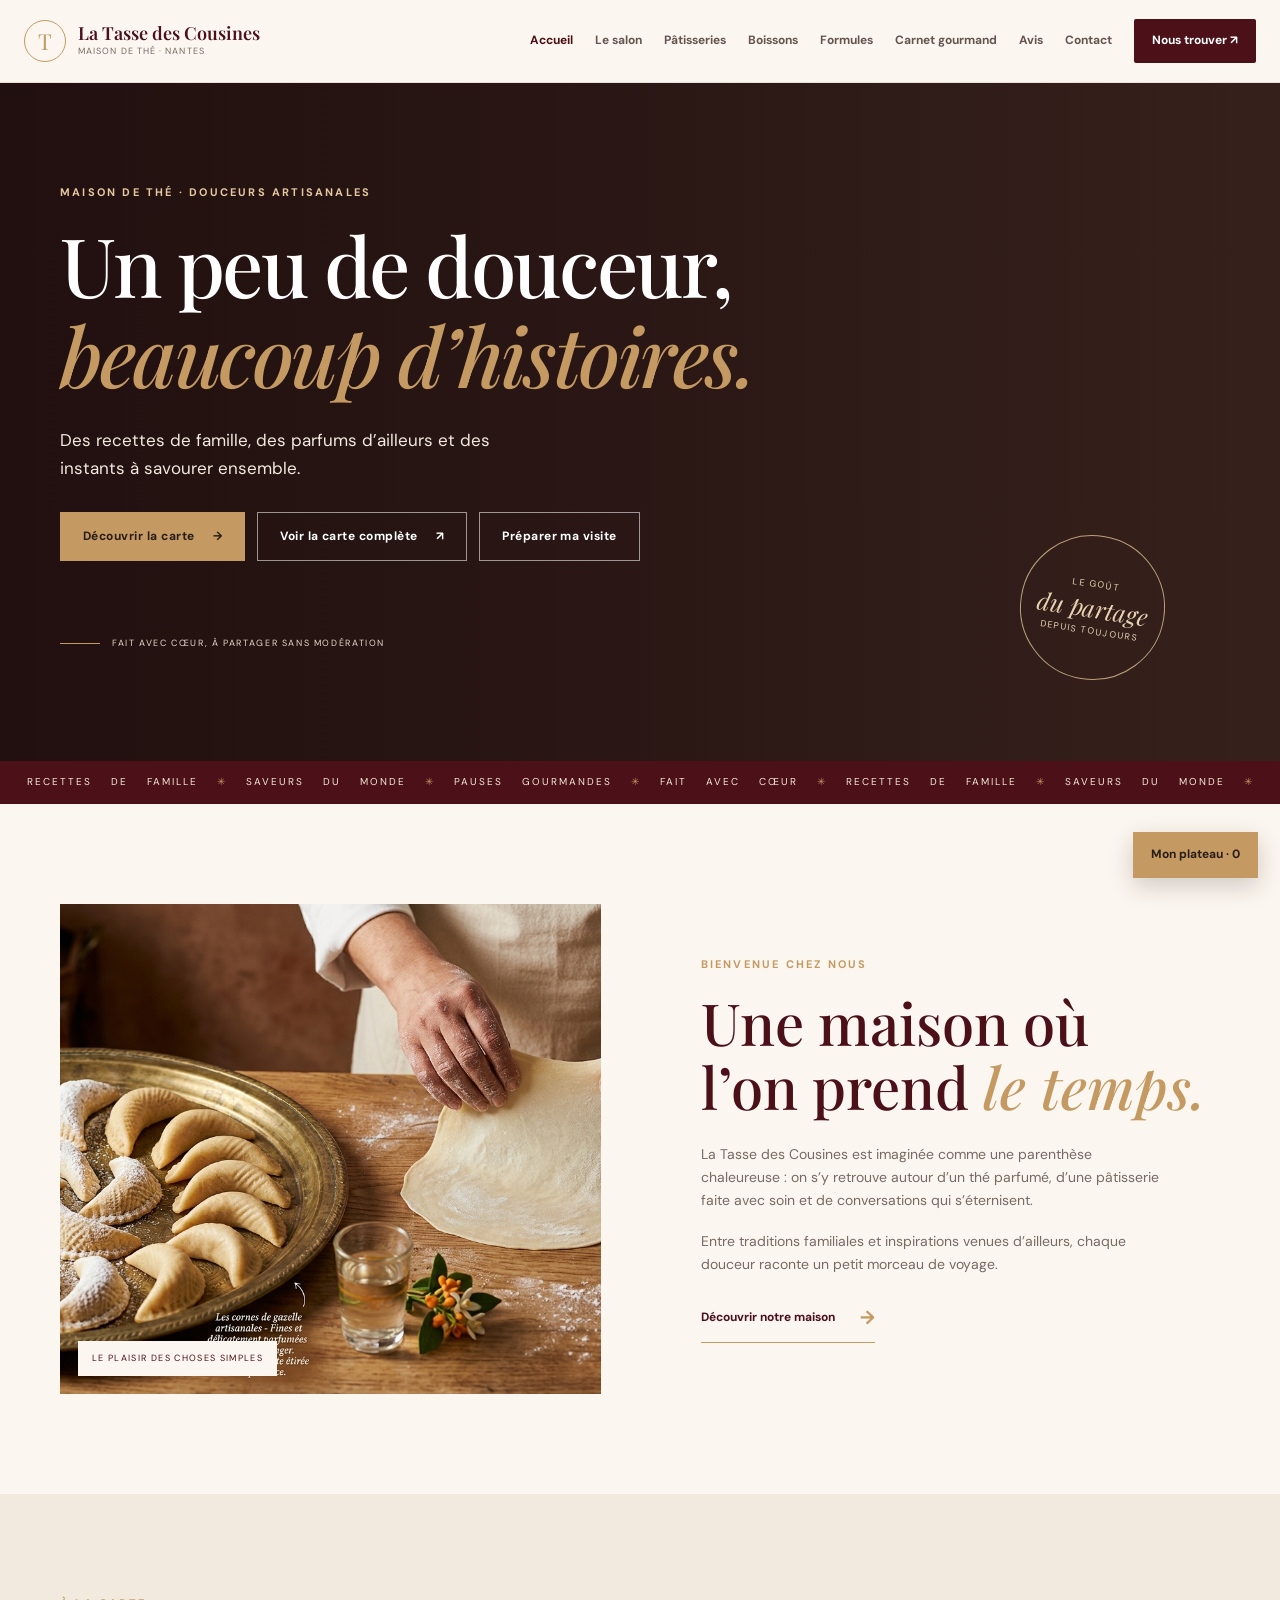
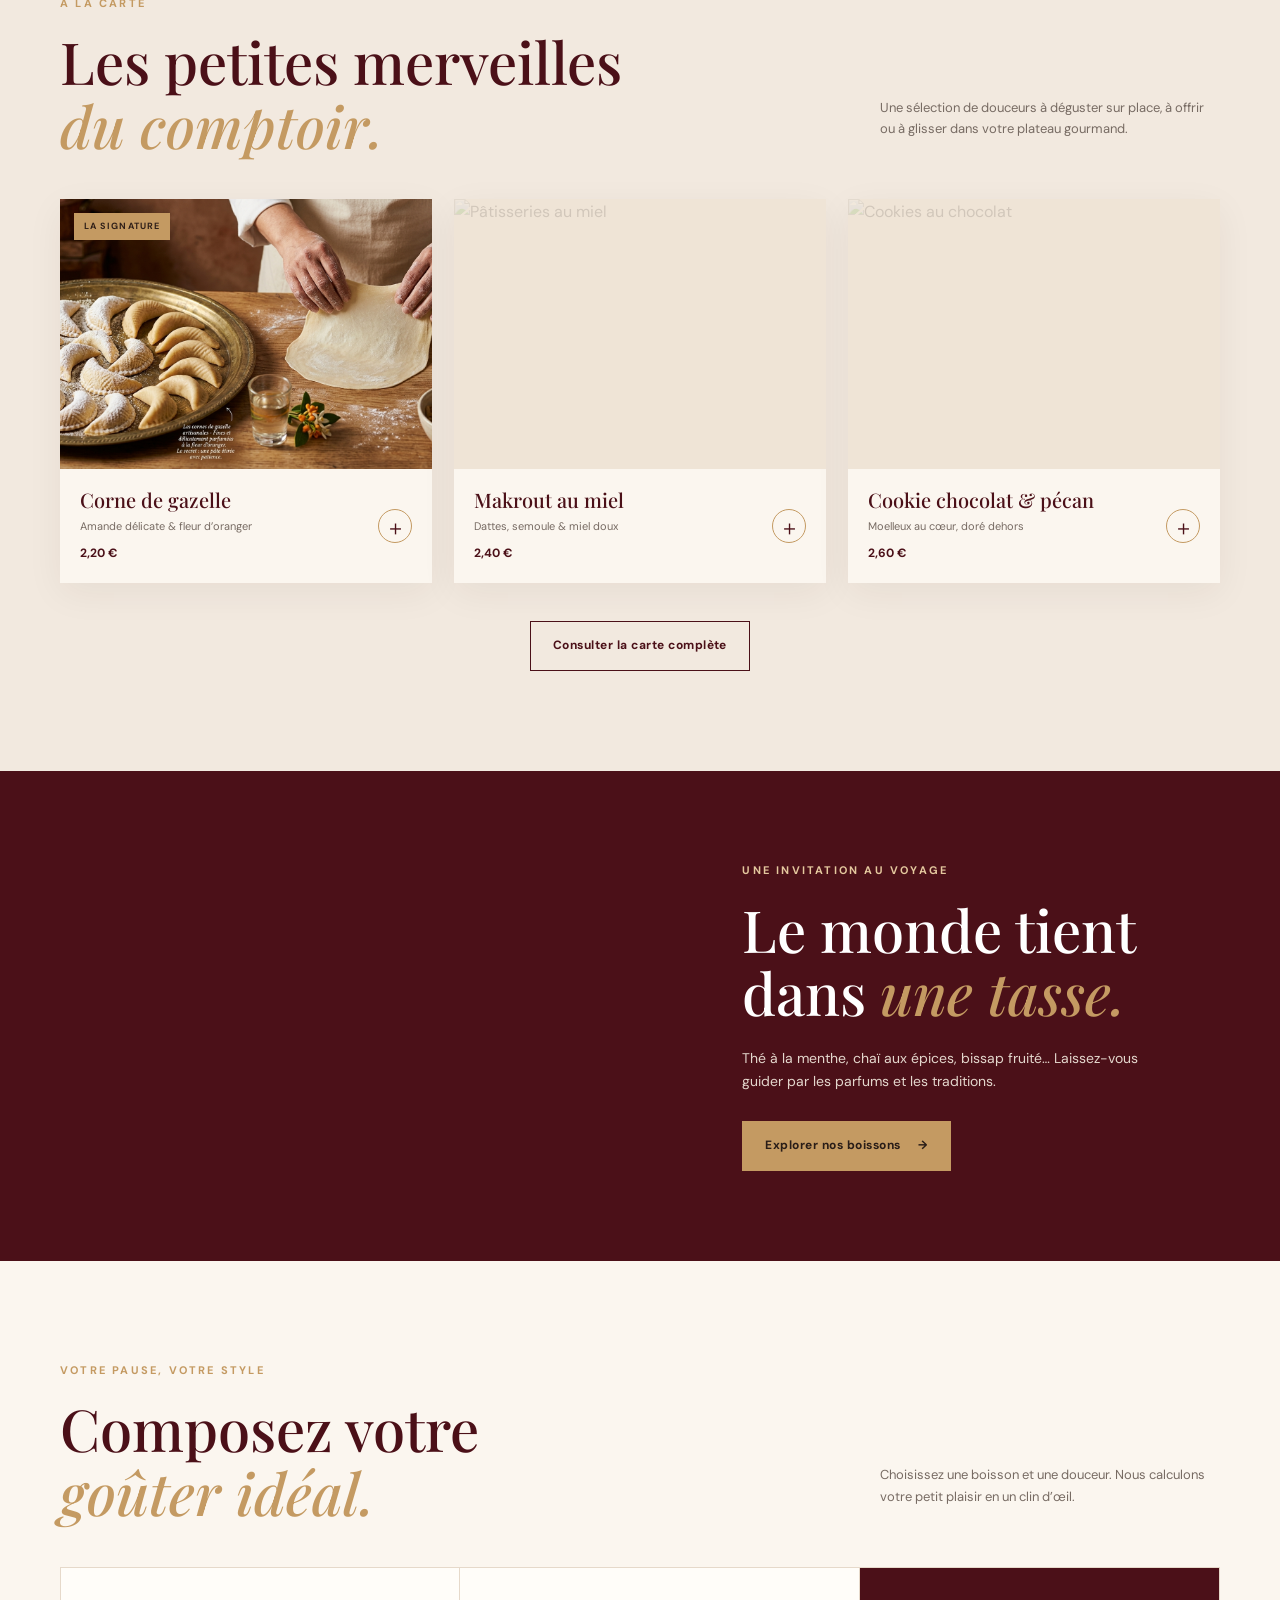
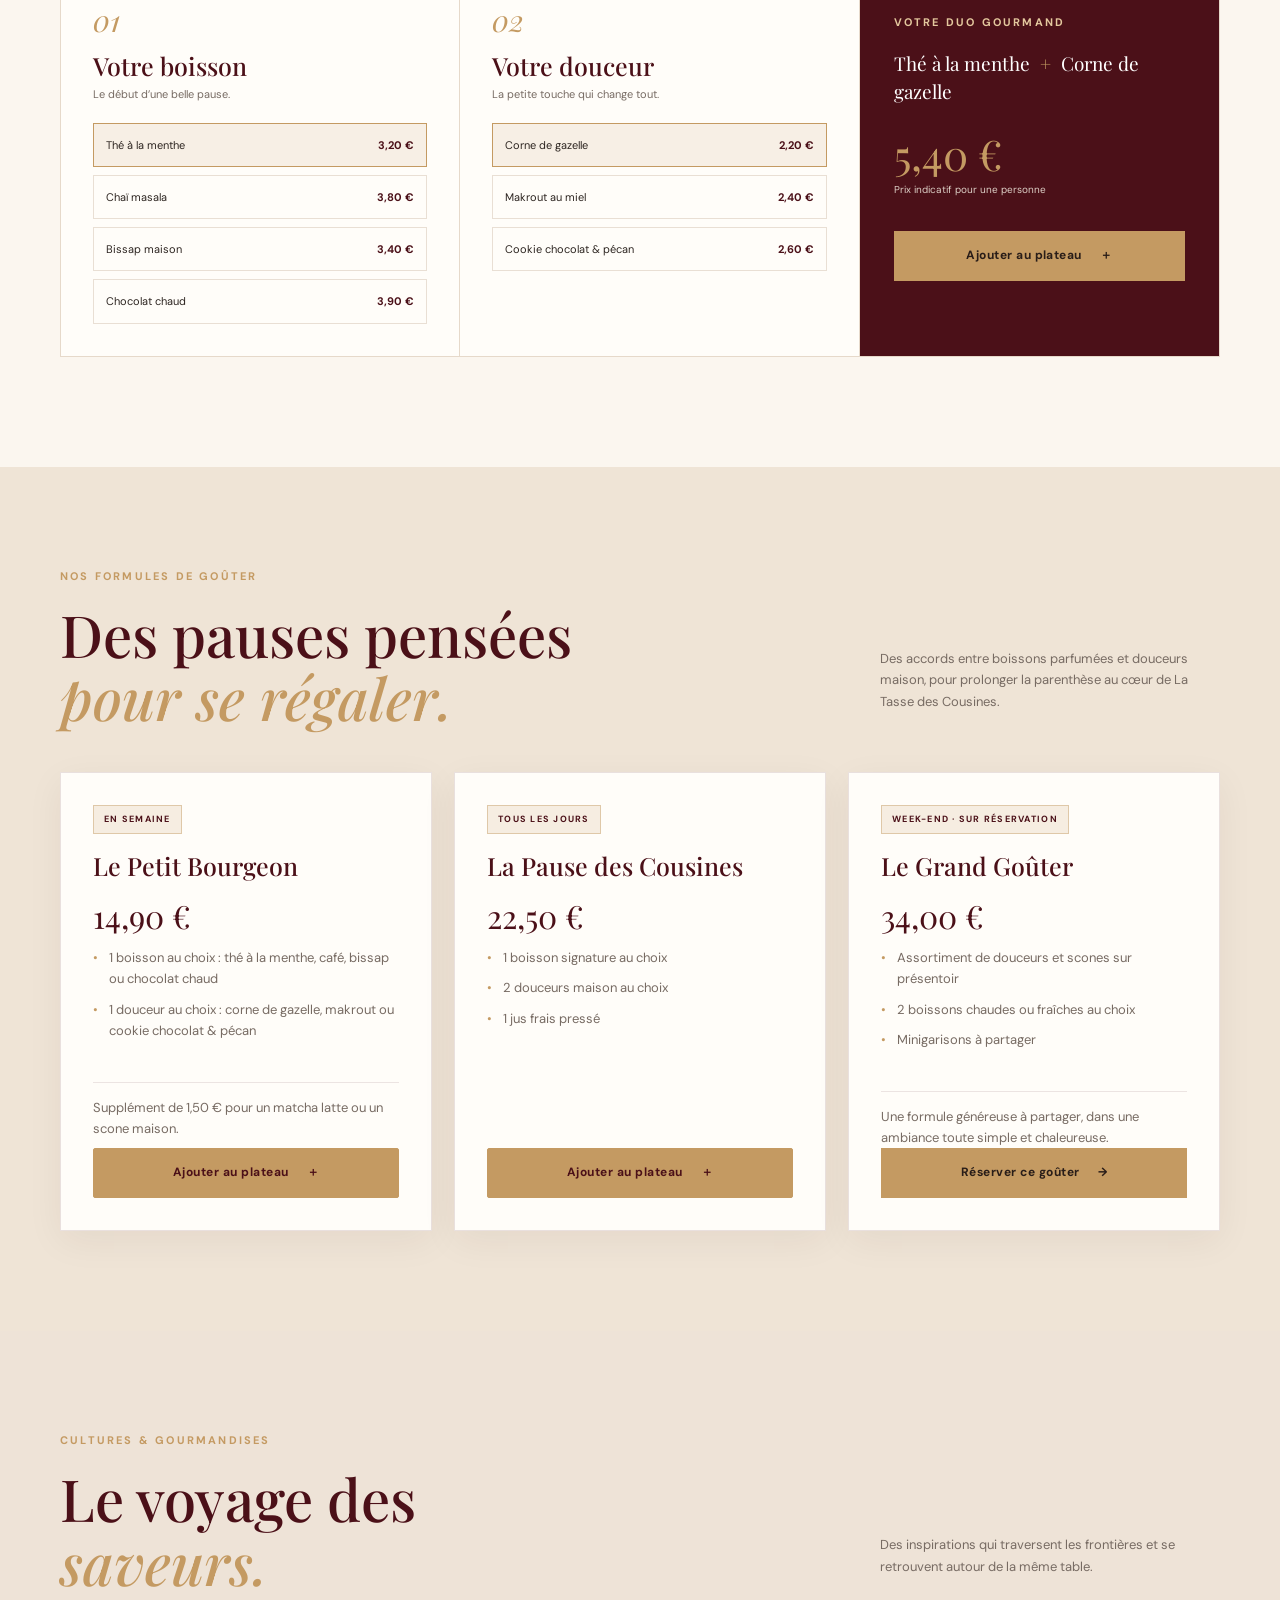
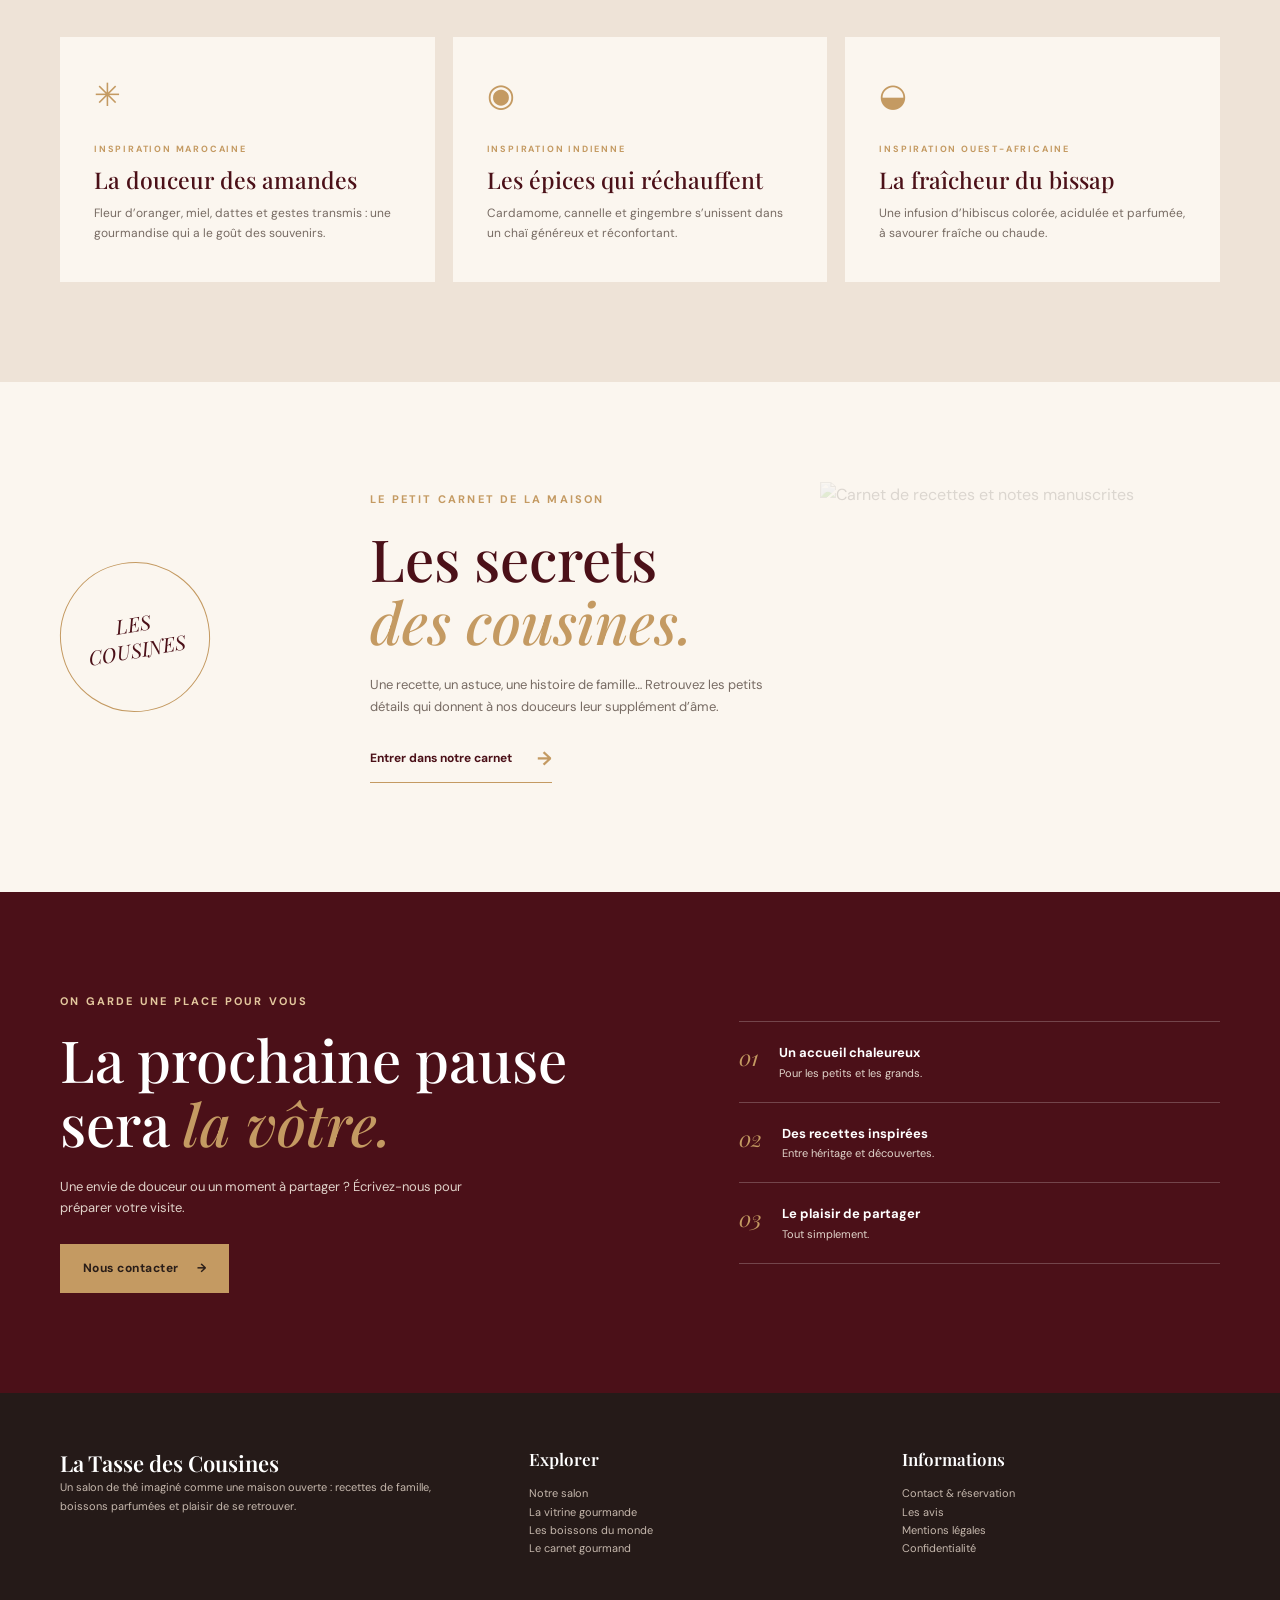
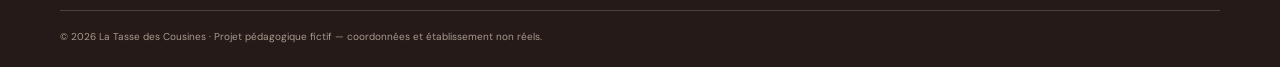
==== commit f397ace3: "Ajouter les liens vers le PDF carte-menu uniquement sur la page d'accueil" ====
--- a/index.html
+++ b/index.html
@@ -3,14 +3,14 @@
 <title>La Tasse des Cousines — Salon de thé & douceurs artisanales</title>
 <meta name="description" content="Un salon de thé chaleureux où les recettes de famille rencontrent les saveurs du monde. Découvrez nos pâtisseries et composez votre goûter."><meta name="theme-color" content="#4b1018"><link rel="icon" href="favicon.svg" type="image/svg+xml"><link rel="preconnect" href="https://fonts.googleapis.com"><link rel="preconnect" href="https://fonts.gstatic.com" crossorigin><link href="https://fonts.googleapis.com/css2?family=DM+Sans:wght@400;500;600;700&family=Playfair+Display:ital,wght@0,500;0,600;0,700;1,500&display=swap" rel="stylesheet"><link rel="stylesheet" href="style.css"></head>
 <body><div id="site-header"></div><main>
-<section class="hero"><div class="hero-photo"></div><div class="hero-shade"></div><div class="wrap hero-content"><p class="eyebrow light">MAISON DE THÉ · DOUCEURS ARTISANALES</p><h1>Un peu de douceur,<br><em>beaucoup d’histoires.</em></h1><p class="hero-copy">Des recettes de famille, des parfums d’ailleurs et des instants à savourer ensemble.</p><div class="hero-actions"><a class="button button-gold" href="#carte">Découvrir la carte <span>→</span></a><a class="button button-glass" href="contact.html">Préparer ma visite</a></div><div class="hero-note"><span class="note-line"></span> FAIT AVEC CŒUR, À PARTAGER SANS MODÉRATION</div></div><div class="hero-stamp"><span>LE GOÛT</span><b>du partage</b><span>DEPUIS TOUJOURS</span></div></section>
+<section class="hero"><div class="hero-photo"></div><div class="hero-shade"></div><div class="wrap hero-content"><p class="eyebrow light">MAISON DE THÉ · DOUCEURS ARTISANALES</p><h1>Un peu de douceur,<br><em>beaucoup d’histoires.</em></h1><p class="hero-copy">Des recettes de famille, des parfums d’ailleurs et des instants à savourer ensemble.</p><div class="hero-actions"><a class="button button-gold" href="#carte">Découvrir la carte <span>→</span></a><a class="button button-glass" href="carte-menu.pdf" target="_blank" rel="noopener">Voir la carte complète <span>↗</span></a><a class="button button-glass" href="contact.html">Préparer ma visite</a></div><div class="hero-note"><span class="note-line"></span> FAIT AVEC CŒUR, À PARTAGER SANS MODÉRATION</div></div><div class="hero-stamp"><span>LE GOÛT</span><b>du partage</b><span>DEPUIS TOUJOURS</span></div></section>
 <div class="ticker" aria-label="Nos valeurs"><div>RECETTES DE FAMILLE <i>✳</i> SAVEURS DU MONDE <i>✳</i> PAUSES GOURMANDES <i>✳</i> FAIT AVEC CŒUR <i>✳</i> RECETTES DE FAMILLE <i>✳</i> SAVEURS DU MONDE <i>✳</i></div></div>
 <section class="intro section wrap"><div class="intro-image"><img src="cornes-gazelle.jpg" alt="Cornes de gazelle artisanales saupoudrées de sucre glace"><span class="image-caption">LE PLAISIR DES CHOSES SIMPLES</span></div><div class="intro-copy"><p class="eyebrow">BIENVENUE CHEZ NOUS</p><h2>Une maison où<br>l’on prend <em>le temps.</em></h2><p>La Tasse des Cousines est imaginée comme une parenthèse chaleureuse : on s’y retrouve autour d’un thé parfumé, d’une pâtisserie faite avec soin et de conversations qui s’éternisent.</p><p>Entre traditions familiales et inspirations venues d’ailleurs, chaque douceur raconte un petit morceau de voyage.</p><a class="text-link" href="salon.html">Découvrir notre maison <span>→</span></a></div></section>
 <section id="carte" class="section menu-section"><div class="wrap"><div class="section-heading"><div><p class="eyebrow">À LA CARTE</p><h2>Les petites merveilles<br><em>du comptoir.</em></h2></div><p>Une sélection de douceurs à déguster sur place, à offrir ou à glisser dans votre plateau gourmand.</p></div><div class="product-grid">
 <article class="product-card featured-product"><div class="product-image"><img src="cornes-gazelle.jpg" alt="Cornes de gazelle aux amandes"><span class="product-tag">LA SIGNATURE</span></div><div class="product-info"><div><h3>Corne de gazelle</h3><p>Amande délicate & fleur d’oranger</p></div><strong>2,20 €</strong><button class="add-to-tray" data-name="Corne de gazelle" data-price="2.2" type="button" aria-label="Ajouter une corne de gazelle">＋</button></div></article>
 <article class="product-card"><div class="product-image"><img src="https://images.unsplash.com/photo-1576618148400-f54bed99fcfd?auto=format&fit=crop&w=900&q=85" alt="Pâtisseries au miel" loading="lazy"></div><div class="product-info"><div><h3>Makrout au miel</h3><p>Dattes, semoule & miel doux</p></div><strong>2,40 €</strong><button class="add-to-tray" data-name="Makrout au miel" data-price="2.4" type="button" aria-label="Ajouter un makrout">＋</button></div></article>
 <article class="product-card"><div class="product-image"><img src="https://images.unsplash.com/photo-1558961363-fa8fdf82db35?auto=format&fit=crop&w=900&q=85" alt="Cookies au chocolat" loading="lazy"></div><div class="product-info"><div><h3>Cookie chocolat & pécan</h3><p>Moelleux au cœur, doré dehors</p></div><strong>2,60 €</strong><button class="add-to-tray" data-name="Cookie chocolat & pécan" data-price="2.6" type="button" aria-label="Ajouter un cookie">＋</button></div></article>
-</div><div class="center-action"><a class="button button-outline" href="vitrine.html">Voir toutes les douceurs</a></div></div></section>
+</div><div class="center-action"><a class="button button-outline" href="carte-menu.pdf" target="_blank" rel="noopener">Consulter la carte complète</a></div></div></section>
 <section class="tea-band"><div class="tea-photo"></div><div class="tea-content"><p class="eyebrow light">UNE INVITATION AU VOYAGE</p><h2>Le monde tient<br>dans <em>une tasse.</em></h2><p>Thé à la menthe, chaï aux épices, bissap fruité… Laissez-vous guider par les parfums et les traditions.</p><a class="button button-gold" href="boissons.html">Explorer nos boissons <span>→</span></a></div></section>
 <section class="section wrap builder-section" id="compose"><div class="section-heading"><div><p class="eyebrow">VOTRE PAUSE, VOTRE STYLE</p><h2>Composez votre<br><em>goûter idéal.</em></h2></div><p>Choisissez une boisson et une douceur. Nous calculons votre petit plaisir en un clin d’œil.</p></div><div class="builder"><div class="builder-step"><span class="step-number">01</span><div><h3>Votre boisson</h3><p>Le début d’une belle pause.</p></div><div class="choice-list" data-choice-group="drink"><button class="choice selected" data-name="Thé à la menthe" data-price="3.20" type="button"><span>Thé à la menthe</span><b>3,20 €</b></button><button class="choice" data-name="Chaï masala" data-price="3.80" type="button"><span>Chaï masala</span><b>3,80 €</b></button><button class="choice" data-name="Bissap maison" data-price="3.40" type="button"><span>Bissap maison</span><b>3,40 €</b></button><button class="choice" data-name="Chocolat chaud" data-price="3.90" type="button"><span>Chocolat chaud</span><b>3,90 €</b></button></div></div><div class="builder-step"><span class="step-number">02</span><div><h3>Votre douceur</h3><p>La petite touche qui change tout.</p></div><div class="choice-list" data-choice-group="sweet"><button class="choice selected" data-name="Corne de gazelle" data-price="2.20" type="button"><span>Corne de gazelle</span><b>2,20 €</b></button><button class="choice" data-name="Makrout au miel" data-price="2.40" type="button"><span>Makrout au miel</span><b>2,40 €</b></button><button class="choice" data-name="Cookie chocolat & pécan" data-price="2.60" type="button"><span>Cookie chocolat &amp; pécan</span><b>2,60 €</b></button></div></div><aside class="builder-total"><p class="eyebrow light">VOTRE DUO GOURMAND</p><div id="duo-summary">Thé à la menthe <span>+</span> Corne de gazelle</div><div class="total-price" id="duo-price">5,40 €</div><p class="total-caption">Prix indicatif pour une personne</p><button class="button button-gold" id="add-duo" type="button">Ajouter au plateau <span>＋</span></button><p class="builder-feedback" id="builder-feedback" role="status" aria-live="polite"></p></aside></div></section>
 <section id="formules" class="section formulas-section"><div class="wrap"><div class="section-heading"><div><p class="eyebrow">NOS FORMULES DE GOÛTER</p><h2>Des pauses pensées<br><em>pour se régaler.</em></h2></div><p>Des accords entre boissons parfumées et douceurs maison, pour prolonger la parenthèse au cœur de La Tasse des Cousines.</p></div><div class="formulas-grid">
